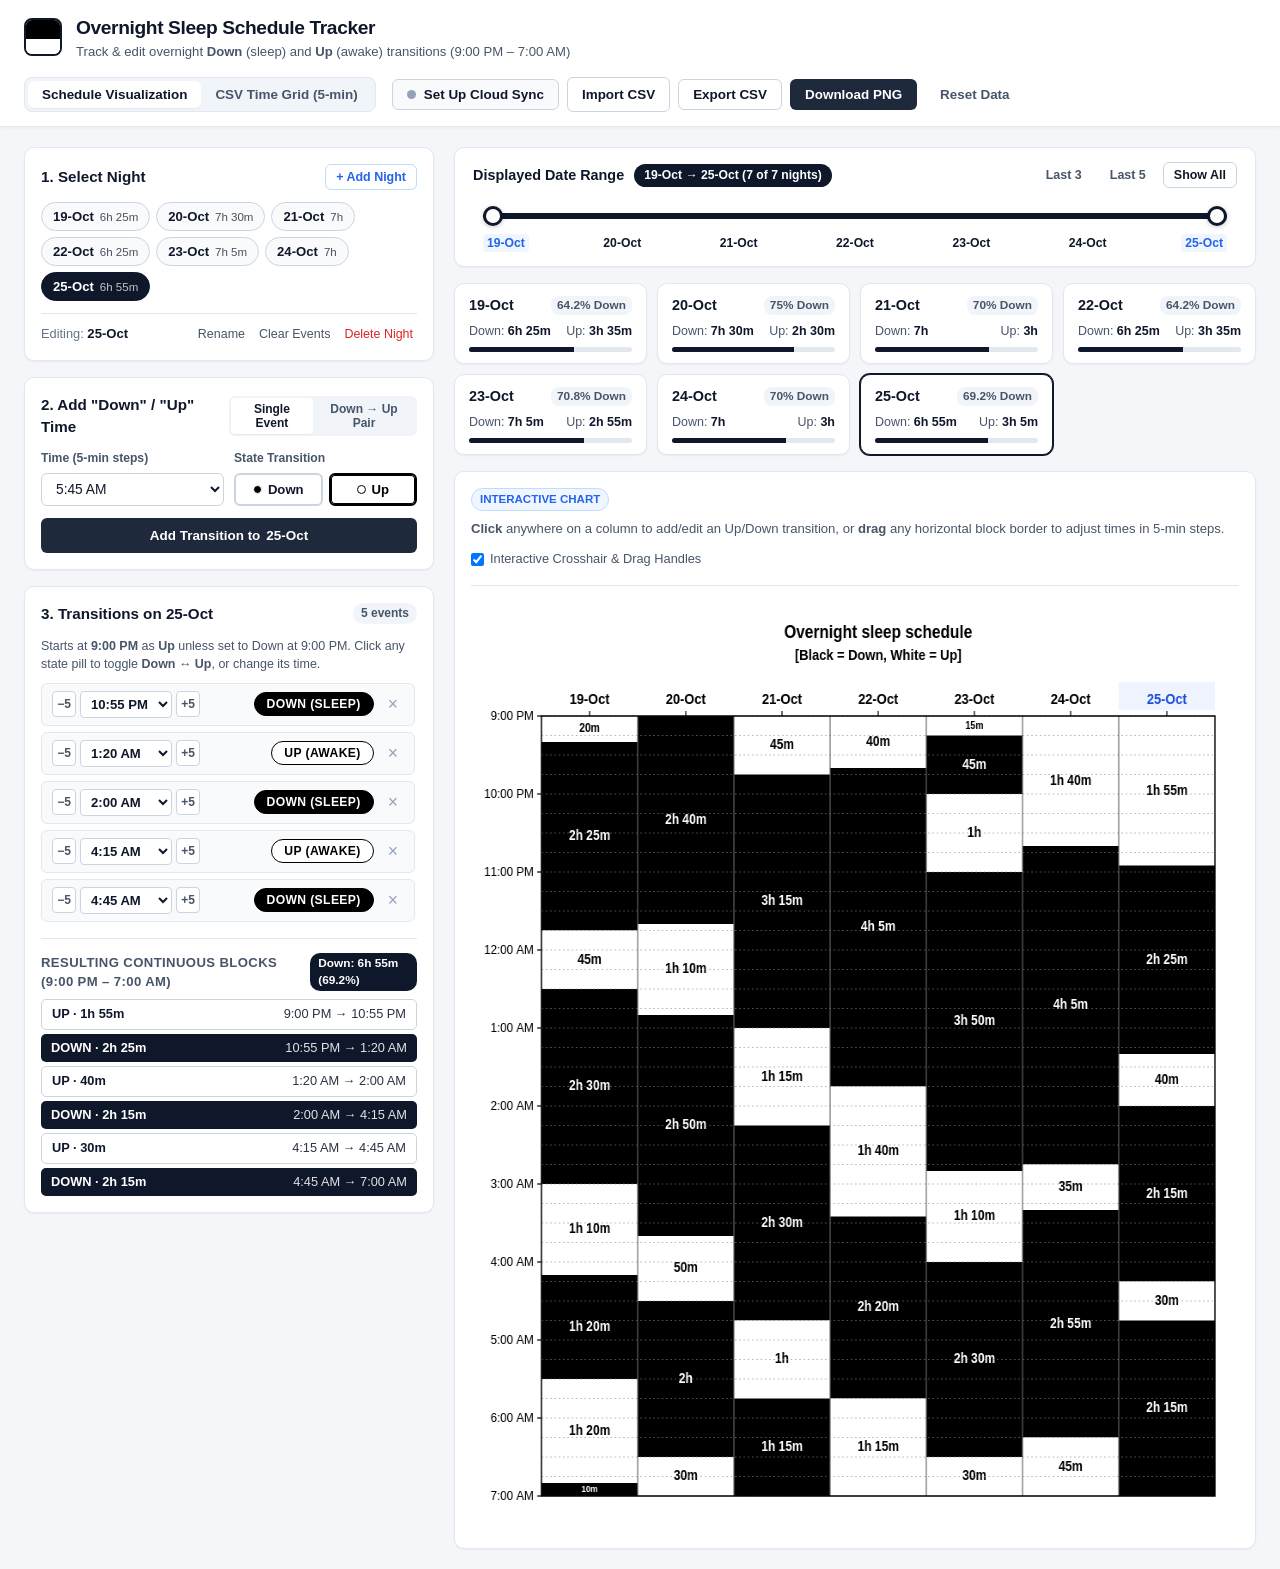
==== index.html @ 06f9ea2b "Initial commit: Overnight Sleep Schedule Tracker with GitHub Cloud Sync and Shared PIN" ====
<!DOCTYPE html>
<html lang="en">
<head>
  <meta charset="UTF-8" />
  <meta name="viewport" content="width=device-width, initial-scale=1.0" />
  <meta name="theme-color" content="#1e293b" />
  <meta name="apple-mobile-web-app-capable" content="yes" />
  <meta name="apple-mobile-web-app-status-bar-style" content="black-translucent" />
  <meta name="apple-mobile-web-app-title" content="Sleep Tracker" />
  <title>Overnight Sleep Schedule Tracker</title>
  <link rel="manifest" href="./manifest.json" />
  <link rel="stylesheet" href="./styles.css" />
</head>
<body>
  <header class="app-header">
    <div class="brand">
      <div class="brand-icon" aria-hidden="true">
        <span class="block-down"></span>
        <span class="block-up"></span>
      </div>
      <div>
        <h1>Overnight Sleep Schedule Tracker</h1>
        <p class="subtitle">Track &amp; edit overnight <strong>Down</strong> (sleep) and <strong>Up</strong> (awake) transitions (9:00 PM – 7:00 AM)</p>
      </div>
    </div>

    <div class="header-actions">
      <div class="view-tabs" role="tablist">
        <button id="tabChartBtn" class="tab-btn active" role="tab" aria-selected="true">
          Schedule Visualization
        </button>
        <button id="tabGridBtn" class="tab-btn" role="tab" aria-selected="false">
          CSV Time Grid (5-min)
        </button>
      </div>

      <div class="action-buttons">
        <button id="cloudSyncBtn" class="btn btn-sync" type="button" title="Configure or unlock cross-device GitHub sync">
          <span id="cloudSyncDot" class="sync-dot unconfigured"></span>
          <span id="cloudSyncLabel">Cloud Sync</span>
        </button>
        <button id="syncPullNowBtn" class="btn btn-secondary hidden" type="button" title="Pull latest schedule from GitHub now">
          ↻ Sync
        </button>
        <label class="btn btn-secondary" for="csvFileInput" title="Import a schedule CSV file">
          Import CSV
          <input type="file" id="csvFileInput" accept=".csv,text/csv" hidden />
        </label>
        <button id="exportCsvBtn" class="btn btn-secondary" title="Download schedule as CSV">
          Export CSV
        </button>
        <button id="downloadPngBtn" class="btn btn-primary" title="Download high-resolution PNG chart">
          Download PNG
        </button>
        <button id="resetDataBtn" class="btn btn-ghost" title="Reset to original 19-Oct to 25-Oct CSV data">
          Reset Data
        </button>
      </div>
    </div>
  </header>

  <main class="app-layout">
    <!-- Left Sidebar: Date Management & Up/Down Editor -->
    <aside class="editor-panel">
      <!-- Section 1: Date / Night Selector -->
      <section class="panel-card">
        <div class="card-header">
          <h2>1. Select Night</h2>
          <button id="addDateModalBtn" class="btn btn-sm btn-outline">+ Add Night</button>
        </div>

        <div id="datePillsContainer" class="date-pills"></div>

        <!-- Inline Add/Rename Night Form (hidden by default) -->
        <form id="dateForm" class="inline-form hidden">
          <input
            type="text"
            id="dateNameInput"
            placeholder="e.g. 26-Oct"
            maxlength="24"
            required
          />
          <button type="submit" id="dateFormSubmitBtn" class="btn btn-sm btn-primary">Save</button>
          <button type="button" id="dateFormCancelBtn" class="btn btn-sm btn-ghost">Cancel</button>
        </form>

        <div class="selected-date-bar">
          <div>
            <span class="muted-label">Editing:</span>
            <strong id="activeDateTitle">20-Oct</strong>
          </div>
          <div class="date-manage-btns">
            <button id="renameDateBtn" class="btn-link" title="Rename this date column">Rename</button>
            <button id="clearDateBtn" class="btn-link" title="Clear all events for this night">Clear Events</button>
            <button id="deleteDateBtn" class="btn-link danger" title="Delete this date column">Delete Night</button>
          </div>
        </div>
      </section>

      <!-- Section 2: Add Up/Down Time Entry -->
      <section class="panel-card">
        <div class="card-header">
          <h2>2. Add "Down" / "Up" Time</h2>
          <div class="entry-mode-toggle">
            <button type="button" id="modeSingleBtn" class="mode-btn active">Single Event</button>
            <button type="button" id="modeRangeBtn" class="mode-btn">Down → Up Pair</button>
          </div>
        </div>

        <!-- Single Transition Form -->
        <form id="addSingleEventForm" class="event-form">
          <div class="form-row">
            <div class="form-group">
              <label for="singleTimeSelect">Time (5-min steps)</label>
              <select id="singleTimeSelect" class="input-select"></select>
            </div>
            <div class="form-group">
              <label>State Transition</label>
              <div class="state-selector">
                <button type="button" id="stateDownBtn" class="state-choice down active" data-state="down">
                  <span class="dot"></span> Down
                </button>
                <button type="button" id="stateUpBtn" class="state-choice up" data-state="up">
                  <span class="dot"></span> Up
                </button>
              </div>
            </div>
          </div>
          <button type="submit" class="btn btn-primary btn-block">
            Add Transition to <span class="active-date- inline-date">20-Oct</span>
          </button>
        </form>

        <!-- Range (Down -> Up Pair) Form -->
        <form id="addRangeEventForm" class="event-form hidden">
          <div class="form-row">
            <div class="form-group">
              <label for="rangeDownTimeSelect">Down Time (Asleep)</label>
              <select id="rangeDownTimeSelect" class="input-select"></select>
            </div>
            <div class="form-group">
              <label for="rangeUpTimeSelect">Up Time (Awake)</label>
              <select id="rangeUpTimeSelect" class="input-select"></select>
            </div>
          </div>
          <button type="submit" class="btn btn-primary btn-block">
            Add Down &amp; Up Pair to <span class="inline-date">20-Oct</span>
          </button>
        </form>
      </section>

      <!-- Section 3: Edit Events & Resulting Blocks for Selected Night -->
      <section class="panel-card flex-grow-card">
        <div class="card-header">
          <h2>3. Transitions on <span class="inline-date">20-Oct</span></h2>
          <span id="eventCountBadge" class="badge">0 events</span>
        </div>
        <p class="helper-note">
          Starts at <strong>9:00 PM</strong> as <strong>Up</strong> unless set to Down at 9:00 PM. Click any state pill to toggle <strong>Down ↔ Up</strong>, or change its time.
        </p>

        <div id="eventsListContainer" class="events-list"></div>

        <div class="blocks-preview-section">
          <div class="blocks-preview-header">
            <h3>Resulting Continuous Blocks (9:00 PM – 7:00 AM)</h3>
            <span id="nightTotalSleepBadge" class="sleep-summary-pill">Down: 0h</span>
          </div>
          <div id="blocksListContainer" class="blocks-list"></div>
        </div>
      </section>
    </aside>

    <!-- Right Main Area: Visualization & CSV Grid -->
    <section class="workspace-panel">
      <!-- Date Range Slider Filter Bar -->
      <div class="date-filter-card">
        <div class="date-filter-header">
          <div class="date-filter-title-group">
            <span class="date-filter-title">Displayed Date Range</span>
            <span id="dateRangeBadge" class="date-range-badge">19-Oct → 25-Oct (7 nights)</span>
          </div>
          <div class="date-filter-presets">
            <button type="button" id="presetLast3Btn" class="btn btn-sm btn-ghost">Last 3</button>
            <button type="button" id="presetLast5Btn" class="btn btn-sm btn-ghost">Last 5</button>
            <button type="button" id="presetAllDatesBtn" class="btn btn-sm btn-secondary">Show All</button>
          </div>
        </div>

        <div class="dual-slider-wrapper">
          <div class="dual-slider-track-container">
            <div class="dual-slider-track"></div>
            <div id="rangeSliderFill" class="dual-slider-fill"></div>
            <input
              type="range"
              id="rangeStartInput"
              class="dual-range-input"
              min="0"
              max="6"
              step="1"
              value="0"
              aria-label="Start date index"
            />
            <input
              type="range"
              id="rangeEndInput"
              class="dual-range-input"
              min="0"
              max="6"
              step="1"
              value="6"
              aria-label="End date index"
            />
          </div>
          <div id="rangeTicksContainer" class="dual-slider-ticks"></div>
        </div>
      </div>

      <!-- Nightly Summary Metrics Bar -->
      <div id="summaryCardsContainer" class="summary-cards-row"></div>

      <!-- View 1: Downstream Visualization -->
      <div id="chartViewContainer" class="visualization-card">
        <div class="viz-toolbar">
          <div class="viz-instructions">
            <span class="tip-badge">Interactive Chart</span>
            <span><strong>Click</strong> anywhere on a column to add/edit an Up/Down transition, or <strong>drag</strong> any horizontal block border to adjust times in 5-min steps.</span>
          </div>
          <div class="viz-controls">
            <label class="checkbox-label">
              <input type="checkbox" id="showHoverGuideCheckbox" checked />
              Interactive Crosshair &amp; Drag Handles
            </label>
          </div>
        </div>

        <div class="canvas-scroll-wrapper" id="canvasWrapper">
          <canvas id="scheduleCanvas"></canvas>

          <!-- Floating Popover for Direct Chart Click Editing -->
          <div id="chartPopover" class="chart-popover hidden">
            <div class="popover-header">
              <strong id="popoverTitle">20-Oct @ 10:30 PM</strong>
              <button type="button" id="popoverCloseBtn" class="popover-close" aria-label="Close">&times;</button>
            </div>
            <div id="popoverBody" class="popover-body"></div>
          </div>

          <!-- Floating Hover Tooltip -->
          <div id="chartTooltip" class="chart-tooltip hidden"></div>
        </div>
      </div>

      <!-- View 2: 5-Minute CSV Time Grid Editor -->
      <div id="gridViewContainer" class="grid-card hidden">
        <div class="grid-toolbar">
          <div>
            <h3>5-Minute Schedule Grid</h3>
            <p class="muted-label">Click any cell to cycle: <code>Empty → down → up → Empty</code></p>
          </div>
          <div class="grid-filters">
            <label class="checkbox-label">
              <input type="checkbox" id="filterActiveRowsCheckbox" />
              Show only rows with events
            </label>
          </div>
        </div>
        <div class="table-scroll-container">
          <table id="scheduleGridTable" class="schedule-grid-table">
            <thead></thead>
            <tbody></tbody>
          </table>
        </div>
      </div>
    </section>
  </main>

  <!-- Cloud Sync & Shared PIN Modal -->
  <div id="syncModalOverlay" class="modal-overlay hidden" role="dialog" aria-modal="true" aria-labelledby="syncModalTitle">
    <div class="modal-card">
      <div class="modal-header">
        <div>
          <h2 id="syncModalTitle">Cross-Device GitHub Cloud Sync</h2>
          <p class="muted-label">Sync your sleep schedule across phone, tablet, and computer via GitHub + Shared PIN</p>
        </div>
        <button type="button" id="syncModalCloseBtn" class="popover-close" aria-label="Close">&times;</button>
      </div>

      <div class="modal-tabs">
        <button type="button" id="syncTabUnlockBtn" class="modal-tab-btn active">Unlock / Status</button>
        <button type="button" id="syncTabSetupBtn" class="modal-tab-btn">One-Time Setup / Change PIN</button>
      </div>

      <!-- Tab 1: Unlock with Shared PIN or View Active Connection -->
      <div id="syncUnlockSection" class="modal-section">
        <!-- State A: Locked (Config exists, needs PIN) -->
        <div id="syncLockedView">
          <div class="sync-status-banner locked">
            <strong>🔒 Cloud Sync Locked on This Device</strong>
            <span id="syncRepoLabel">Connected Repo: Detecting...</span>
          </div>
          <form id="pinUnlockForm" class="sync-form">
            <div class="form-row">
              <label for="pinUnlockInput">Enter Shared PIN</label>
              <input
                type="password"
                id="pinUnlockInput"
                placeholder="Enter your shared PIN"
                autocomplete="current-password"
                required
              />
            </div>
            <label class="checkbox-label">
              <input type="checkbox" id="rememberPinCheckbox" checked />
              Keep this device unlocked (save session in browser)
            </label>
            <div id="pinUnlockError" class="sync-error hidden"></div>
            <button type="submit" id="pinUnlockSubmitBtn" class="btn btn-primary btn-block">
              Unlock &amp; Sync Schedule
            </button>
          </form>
        </div>

        <!-- State B: Unlocked & Active -->
        <div id="syncUnlockedView" class="hidden">
          <div class="sync-status-banner unlocked">
            <strong>✅ Live GitHub Sync Active</strong>
            <span id="syncActiveRepoLabel">Repo: —</span>
            <span id="syncLastTimeLabel" class="muted-label">Last synced: Just now</span>
          </div>
          <div class="sync-actions-grid">
            <button type="button" id="modalPullBtn" class="btn btn-secondary">
              ↓ Pull Latest from GitHub
            </button>
            <button type="button" id="modalPushBtn" class="btn btn-primary">
              ↑ Push Current Schedule
            </button>
          </div>
          <div class="sync-footer-actions">
            <button type="button" id="lockDeviceBtn" class="btn-link danger">
              Lock This Device (Forget Unlocked Session)
            </button>
          </div>
        </div>

        <!-- State C: Not Configured Yet -->
        <div id="syncEmptyView" class="hidden">
          <div class="sync-status-banner unconfigured">
            <strong>☁️ Cloud Sync Not Configured Yet</strong>
            <span>Set up your GitHub repository and Shared PIN in the <strong>One-Time Setup</strong> tab to sync across devices.</span>
          </div>
          <button type="button" id="goToSetupBtn" class="btn btn-primary btn-block">
            Configure GitHub Sync &amp; Shared PIN →
          </button>
        </div>
      </div>

      <!-- Tab 2: One-Time Setup (Encrypt Fine-Grained Token with Shared PIN) -->
      <div id="syncSetupSection" class="modal-section hidden">
        <div class="setup-guide-box">
          <strong>How 100% Free GitHub Sync Works:</strong>
          <ol>
            <li>Create a <a href="https://github.com/settings/personal-access-tokens/new" target="_blank" rel="noopener">Fine-Grained Personal Access Token</a> scoped <em>only</em> to this repository with <strong>Contents: Read &amp; Write</strong> permission.</li>
            <li>Enter the token and choose a <strong>Shared PIN</strong> below.</li>
            <li>Your browser encrypts the token with your PIN (AES-256-GCM) and commits <code>data/sync-config.json</code> to your repo. On any phone or laptop, you only ever need the <strong>Shared PIN</strong>!</li>
          </ol>
        </div>

        <form id="syncSetupForm" class="sync-form">
          <div class="form-row-split">
            <div class="form-row">
              <label for="setupRepoInput">GitHub Repo (<code>owner/repo</code>)</label>
              <input
                type="text"
                id="setupRepoInput"
                value="alevi813/sleep-tracker"
                placeholder="alevi813/sleep-tracker"
                required
              />
            </div>
            <div class="form-row" style="max-width: 130px;">
              <label for="setupBranchInput">Branch</label>
              <input
                type="text"
                id="setupBranchInput"
                value="main"
                placeholder="main"
                required
              />
            </div>
          </div>

          <div class="form-row">
            <label for="setupTokenInput">GitHub Fine-Grained Token (Read/Write Contents)</label>
            <input
              type="password"
              id="setupTokenInput"
              placeholder="github_pat_..."
              autocomplete="off"
              required
            />
          </div>

          <div class="form-row">
            <label for="setupPinInput">Choose Shared PIN (used to unlock on phones/laptops)</label>
            <input
              type="password"
              id="setupPinInput"
              placeholder="e.g. 4–8 digit PIN or passphrase"
              autocomplete="new-password"
              minlength="3"
              required
            />
          </div>

          <div id="setupStatusMsg" class="sync-error hidden"></div>

          <button type="submit" id="setupSubmitBtn" class="btn btn-primary btn-block">
            Encrypt with PIN &amp; Save to GitHub Repo
          </button>
        </form>
      </div>
    </div>
  </div>

  <div id="toastContainer" class="toast-container"></div>

  <script src="./app.js"></script>
</body>
</html>
---- styles.css ----
:root {
  --bg-page: #f4f6f9;
  --bg-card: #ffffff;
  --bg-subtle: #f8fafc;
  --text-main: #0f172a;
  --text-secondary: #475569;
  --text-muted: #64748b;
  --border-color: #e2e8f0;
  --border-strong: #cbd5e1;
  --accent: #1e293b;
  --accent-hover: #0f172a;
  --primary-blue: #2563eb;
  --primary-blue-hover: #1d4ed8;
  --danger: #dc2626;
  --danger-bg: #fef2f2;
  --shadow-sm: 0 1px 2px rgba(15, 23, 42, 0.05);
  --shadow-md: 0 4px 12px rgba(15, 23, 42, 0.08);
  --radius-sm: 6px;
  --radius-md: 10px;
  --radius-lg: 14px;
}

* {
  box-sizing: border-box;
  margin: 0;
  padding: 0;
}

body {
  font-family: -apple-system, BlinkMacSystemFont, "Segoe UI", Roboto, Helvetica, Arial, sans-serif;
  background-color: var(--bg-page);
  color: var(--text-main);
  line-height: 1.45;
  min-height: 100vh;
  display: flex;
  flex-direction: column;
}

/* Header */
.app-header {
  background: var(--bg-card);
  border-bottom: 1px solid var(--border-color);
  padding: 14px 24px;
  display: flex;
  align-items: center;
  justify-content: space-between;
  flex-wrap: wrap;
  gap: 16px;
  position: sticky;
  top: 0;
  z-index: 30;
  box-shadow: var(--shadow-sm);
}

.brand {
  display: flex;
  align-items: center;
  gap: 14px;
}

.brand-icon {
  width: 38px;
  height: 38px;
  border-radius: 8px;
  border: 2px solid #0f172a;
  overflow: hidden;
  display: flex;
  flex-direction: column;
  flex-shrink: 0;
}

.brand-icon .block-down {
  flex: 1.2;
  background: #000000;
}

.brand-icon .block-up {
  flex: 1;
  background: #ffffff;
}

.brand h1 {
  font-size: 1.2rem;
  font-weight: 700;
  letter-spacing: -0.02em;
  color: var(--text-main);
}

.brand .subtitle {
  font-size: 0.82rem;
  color: var(--text-secondary);
}

.header-actions {
  display: flex;
  align-items: center;
  gap: 16px;
  flex-wrap: wrap;
}

.view-tabs {
  display: inline-flex;
  background: #f1f5f9;
  padding: 3px;
  border-radius: 8px;
  border: 1px solid var(--border-color);
}

.tab-btn {
  border: none;
  background: transparent;
  padding: 6px 14px;
  font-size: 0.84rem;
  font-weight: 600;
  color: var(--text-secondary);
  border-radius: 6px;
  cursor: pointer;
  transition: all 0.15s ease;
}

.tab-btn.active {
  background: var(--bg-card);
  color: var(--text-main);
  box-shadow: var(--shadow-sm);
}

.action-buttons {
  display: flex;
  align-items: center;
  gap: 8px;
}

/* Buttons */
.btn {
  display: inline-flex;
  align-items: center;
  justify-content: center;
  gap: 6px;
  padding: 7px 14px;
  font-size: 0.84rem;
  font-weight: 600;
  border-radius: var(--radius-sm);
  border: 1px solid transparent;
  cursor: pointer;
  transition: all 0.15s ease;
  text-decoration: none;
  white-space: nowrap;
}

.btn-sm {
  padding: 5px 10px;
  font-size: 0.78rem;
}

.btn-block {
  width: 100%;
  padding: 9px 14px;
}

.btn-primary {
  background: var(--accent);
  color: #ffffff;
}

.btn-primary:hover {
  background: var(--accent-hover);
}

.btn-secondary {
  background: var(--bg-card);
  color: var(--text-main);
  border-color: var(--border-strong);
}

.btn-secondary:hover {
  background: #f8fafc;
  border-color: #94a3b8;
}

.btn-outline {
  background: transparent;
  color: var(--primary-blue);
  border-color: #bfdbfe;
}

.btn-outline:hover {
  background: #eff6ff;
  border-color: #93c5fd;
}

.btn-ghost {
  background: transparent;
  color: var(--text-secondary);
}

.btn-ghost:hover {
  background: #f1f5f9;
  color: var(--text-main);
}

.btn-link {
  background: none;
  border: none;
  color: var(--text-secondary);
  font-size: 0.78rem;
  font-weight: 500;
  cursor: pointer;
  padding: 2px 4px;
  border-radius: 4px;
}

.btn-link:hover {
  color: var(--text-main);
  background: #f1f5f9;
}

.btn-link.danger {
  color: var(--danger);
}

.btn-link.danger:hover {
  background: var(--danger-bg);
}

/* Main Layout */
.app-layout {
  display: grid;
  grid-template-columns: 410px 1fr;
  gap: 20px;
  padding: 20px 24px;
  max-width: 1720px;
  width: 100%;
  margin: 0 auto;
  flex: 1;
  align-items: start;
}

@media (max-width: 1120px) {
  .app-layout {
    grid-template-columns: 1fr;
  }
}

/* Left Sidebar Cards */
.editor-panel {
  display: flex;
  flex-direction: column;
  gap: 16px;
}

.panel-card {
  background: var(--bg-card);
  border: 1px solid var(--border-color);
  border-radius: var(--radius-md);
  padding: 16px;
  box-shadow: var(--shadow-sm);
}

.card-header {
  display: flex;
  align-items: center;
  justify-content: space-between;
  margin-bottom: 12px;
  gap: 8px;
}

.card-header h2 {
  font-size: 0.95rem;
  font-weight: 700;
  color: var(--text-main);
}

/* Date Pills */
.date-pills {
  display: flex;
  flex-wrap: wrap;
  gap: 6px;
  margin-bottom: 12px;
}

.date-pill {
  border: 1px solid var(--border-strong);
  background: var(--bg-subtle);
  color: var(--text-main);
  padding: 6px 11px;
  border-radius: 20px;
  font-size: 0.82rem;
  font-weight: 600;
  cursor: pointer;
  display: inline-flex;
  align-items: center;
  gap: 6px;
  transition: all 0.15s ease;
}

.date-pill:hover {
  border-color: #64748b;
  background: #f1f5f9;
}

.date-pill.active {
  background: #0f172a;
  color: #ffffff;
  border-color: #0f172a;
}

.date-pill .pill-sub {
  font-size: 0.72rem;
  font-weight: 500;
  opacity: 0.75;
}

.inline-form {
  display: flex;
  gap: 6px;
  margin-bottom: 12px;
  padding: 8px;
  background: var(--bg-subtle);
  border-radius: var(--radius-sm);
  border: 1px solid var(--border-color);
}

.inline-form input {
  flex: 1;
  padding: 5px 9px;
  border: 1px solid var(--border-strong);
  border-radius: 4px;
  font-size: 0.84rem;
}

.selected-date-bar {
  display: flex;
  align-items: center;
  justify-content: space-between;
  padding-top: 10px;
  border-top: 1px solid var(--border-color);
  font-size: 0.82rem;
}

.muted-label {
  color: var(--text-muted);
  font-size: 0.8rem;
}

.date-manage-btns {
  display: flex;
  gap: 6px;
}

/* Entry Mode Toggle */
.entry-mode-toggle {
  display: inline-flex;
  background: #f1f5f9;
  padding: 2px;
  border-radius: 6px;
}

.mode-btn {
  border: none;
  background: transparent;
  padding: 4px 8px;
  font-size: 0.75rem;
  font-weight: 600;
  color: var(--text-secondary);
  border-radius: 4px;
  cursor: pointer;
}

.mode-btn.active {
  background: var(--bg-card);
  color: var(--text-main);
  box-shadow: var(--shadow-sm);
}

/* Event Form */
.event-form {
  display: flex;
  flex-direction: column;
  gap: 12px;
}

.form-row {
  display: grid;
  grid-template-columns: 1fr 1fr;
  gap: 10px;
}

.form-group {
  display: flex;
  flex-direction: column;
  gap: 5px;
}

.form-group label {
  font-size: 0.76rem;
  font-weight: 600;
  color: var(--text-secondary);
}

.input-select {
  padding: 7px 10px;
  border: 1px solid var(--border-strong);
  border-radius: var(--radius-sm);
  font-size: 0.86rem;
  font-weight: 500;
  background: #ffffff;
  color: var(--text-main);
  cursor: pointer;
}

.state-selector {
  display: grid;
  grid-template-columns: 1fr 1fr;
  gap: 6px;
}

.state-choice {
  display: inline-flex;
  align-items: center;
  justify-content: center;
  gap: 6px;
  padding: 7px 8px;
  border-radius: var(--radius-sm);
  font-size: 0.82rem;
  font-weight: 700;
  cursor: pointer;
  border: 2px solid var(--border-strong);
  background: #ffffff;
  color: var(--text-main);
  transition: all 0.12s ease;
}

.state-choice .dot {
  width: 9px;
  height: 9px;
  border-radius: 50%;
}

.state-choice.down .dot {
  background: #000000;
  border: 1px solid #ffffff;
}

.state-choice.up .dot {
  background: #ffffff;
  border: 1.5px solid #000000;
}

.state-choice.down.active {
  background: #000000;
  color: #ffffff;
  border-color: #000000;
}

.state-choice.up.active {
  background: #ffffff;
  color: #000000;
  border-color: #000000;
  box-shadow: inset 0 0 0 1px #000000;
}

/* Events List */
.helper-note {
  font-size: 0.78rem;
  color: var(--text-secondary);
  margin-bottom: 10px;
}

.badge {
  background: #f1f5f9;
  color: var(--text-secondary);
  font-size: 0.75rem;
  font-weight: 600;
  padding: 2px 8px;
  border-radius: 12px;
}

.events-list {
  display: flex;
  flex-direction: column;
  gap: 6px;
  max-height: 290px;
  overflow-y: auto;
  padding-right: 2px;
}

.event-item {
  display: flex;
  align-items: center;
  justify-content: space-between;
  gap: 8px;
  padding: 7px 10px;
  background: var(--bg-subtle);
  border: 1px solid var(--border-color);
  border-radius: var(--radius-sm);
  transition: border-color 0.15s ease;
}

.event-item:hover {
  border-color: #94a3b8;
}

.event-item.duplicate-warning {
  border-left: 3px solid #f59e0b;
}

.event-time-controls {
  display: flex;
  align-items: center;
  gap: 4px;
}

.step-btn {
  border: 1px solid var(--border-strong);
  background: #ffffff;
  color: var(--text-secondary);
  width: 24px;
  height: 26px;
  border-radius: 4px;
  font-size: 0.75rem;
  font-weight: 700;
  cursor: pointer;
  display: inline-flex;
  align-items: center;
  justify-content: center;
}

.step-btn:hover:not(:disabled) {
  background: #f1f5f9;
  color: var(--text-main);
}

.step-btn:disabled {
  opacity: 0.4;
  cursor: not-allowed;
}

.event-time-select {
  padding: 4px 6px;
  border: 1px solid var(--border-strong);
  border-radius: 4px;
  font-size: 0.82rem;
  font-weight: 600;
  background: #ffffff;
  color: var(--text-main);
}

.event-right-controls {
  display: flex;
  align-items: center;
  gap: 8px;
}

.state-pill-btn {
  padding: 4px 12px;
  border-radius: 14px;
  font-size: 0.76rem;
  font-weight: 700;
  text-transform: uppercase;
  letter-spacing: 0.03em;
  cursor: pointer;
  transition: transform 0.1s ease;
}

.state-pill-btn:hover {
  transform: scale(1.03);
}

.state-pill-btn.down {
  background: #000000;
  color: #ffffff;
  border: 1.5px solid #000000;
}

.state-pill-btn.up {
  background: #ffffff;
  color: #000000;
  border: 1.5px solid #000000;
}

.delete-event-btn {
  border: none;
  background: transparent;
  color: #94a3b8;
  font-size: 1.1rem;
  line-height: 1;
  padding: 2px 6px;
  border-radius: 4px;
  cursor: pointer;
}

.delete-event-btn:hover {
  color: var(--danger);
  background: var(--danger-bg);
}

.empty-events-msg {
  text-align: center;
  padding: 18px 12px;
  color: var(--text-muted);
  font-size: 0.82rem;
  background: var(--bg-subtle);
  border: 1px dashed var(--border-strong);
  border-radius: var(--radius-sm);
}

/* Resulting Continuous Blocks List */
.blocks-preview-section {
  margin-top: 16px;
  padding-top: 14px;
  border-top: 1px solid var(--border-color);
}

.blocks-preview-header {
  display: flex;
  align-items: center;
  justify-content: space-between;
  margin-bottom: 8px;
}

.blocks-preview-header h3 {
  font-size: 0.82rem;
  font-weight: 700;
  color: var(--text-secondary);
  text-transform: uppercase;
  letter-spacing: 0.03em;
}

.sleep-summary-pill {
  background: #0f172a;
  color: #ffffff;
  font-size: 0.74rem;
  font-weight: 600;
  padding: 2px 8px;
  border-radius: 10px;
}

.blocks-list {
  display: flex;
  flex-direction: column;
  gap: 4px;
  max-height: 220px;
  overflow-y: auto;
}

.block-row {
  display: flex;
  align-items: center;
  justify-content: space-between;
  padding: 5px 10px;
  border-radius: 5px;
  font-size: 0.8rem;
  font-weight: 600;
}

.block-row.down {
  background: #0f172a;
  color: #ffffff;
}

.block-row.up {
  background: #ffffff;
  color: #0f172a;
  border: 1px solid #cbd5e1;
}

.block-row .block-range {
  font-weight: 500;
  opacity: 0.88;
}

/* Right Workspace Panel */
.workspace-panel {
  display: flex;
  flex-direction: column;
  gap: 16px;
  min-width: 0;
}

/* Date Range Slider Filter Bar */
.date-filter-card {
  background: var(--bg-card);
  border: 1px solid var(--border-color);
  border-radius: var(--radius-md);
  padding: 14px 18px;
  box-shadow: var(--shadow-sm);
}

.date-filter-header {
  display: flex;
  align-items: center;
  justify-content: space-between;
  flex-wrap: wrap;
  gap: 10px;
  margin-bottom: 12px;
}

.date-filter-title-group {
  display: flex;
  align-items: center;
  gap: 10px;
  flex-wrap: wrap;
}

.date-filter-title {
  font-size: 0.9rem;
  font-weight: 700;
  color: var(--text-main);
}

.date-range-badge {
  background: #0f172a;
  color: #ffffff;
  font-size: 0.76rem;
  font-weight: 600;
  padding: 3px 10px;
  border-radius: 14px;
}

.date-filter-presets {
  display: flex;
  align-items: center;
  gap: 6px;
}

.dual-slider-wrapper {
  padding: 4px 10px 0 10px;
}

.dual-slider-track-container {
  position: relative;
  height: 24px;
  display: flex;
  align-items: center;
}

.dual-slider-track {
  position: absolute;
  left: 0;
  right: 0;
  height: 6px;
  background: #e2e8f0;
  border-radius: 4px;
}

.dual-slider-fill {
  position: absolute;
  height: 6px;
  background: #0f172a;
  border-radius: 4px;
  pointer-events: none;
}

.dual-range-input {
  position: absolute;
  left: 0;
  width: 100%;
  height: 6px;
  background: none;
  pointer-events: none;
  -webkit-appearance: none;
  appearance: none;
  margin: 0;
}

.dual-range-input::-webkit-slider-thumb {
  -webkit-appearance: none;
  appearance: none;
  pointer-events: auto;
  width: 20px;
  height: 20px;
  border-radius: 50%;
  background: #ffffff;
  border: 3px solid #0f172a;
  box-shadow: 0 1px 4px rgba(15, 23, 42, 0.25);
  cursor: grab;
  transition: transform 0.1s ease, border-color 0.1s ease;
}

.dual-range-input::-webkit-slider-thumb:hover {
  transform: scale(1.12);
  border-color: var(--primary-blue);
}

.dual-range-input::-webkit-slider-thumb:active {
  cursor: grabbing;
  transform: scale(1.15);
  background: #eff6ff;
  border-color: var(--primary-blue);
}

.dual-range-input::-moz-range-thumb {
  pointer-events: auto;
  width: 20px;
  height: 20px;
  border-radius: 50%;
  background: #ffffff;
  border: 3px solid #0f172a;
  box-shadow: 0 1px 4px rgba(15, 23, 42, 0.25);
  cursor: grab;
}

.dual-slider-ticks {
  display: flex;
  justify-content: space-between;
  margin-top: 6px;
  user-select: none;
}

.slider-tick-btn {
  border: none;
  background: none;
  font-size: 0.76rem;
  font-weight: 600;
  color: var(--text-muted);
  cursor: pointer;
  padding: 2px 4px;
  border-radius: 4px;
  transition: color 0.12s ease, background 0.12s ease;
}

.slider-tick-btn:hover {
  color: var(--text-main);
  background: #f1f5f9;
}

.slider-tick-btn.in-range {
  color: var(--text-main);
  font-weight: 700;
}

.slider-tick-btn.endpoint {
  color: var(--primary-blue);
  background: #eff6ff;
}

/* Nightly Summary Cards Row */
.summary-cards-row {
  display: grid;
  grid-template-columns: repeat(auto-fit, minmax(155px, 1fr));
  gap: 10px;
}

.summary-card {
  background: var(--bg-card);
  border: 1px solid var(--border-color);
  border-radius: var(--radius-md);
  padding: 11px 14px;
  cursor: pointer;
  transition: all 0.15s ease;
  box-shadow: var(--shadow-sm);
}

.summary-card:hover {
  border-color: #94a3b8;
}

.summary-card.active {
  border-color: #0f172a;
  box-shadow: 0 0 0 1px #0f172a;
}

.summary-card-top {
  display: flex;
  align-items: center;
  justify-content: space-between;
  margin-bottom: 6px;
}

.summary-card-date {
  font-weight: 700;
  font-size: 0.9rem;
  color: var(--text-main);
}

.summary-card-pct {
  font-size: 0.74rem;
  font-weight: 600;
  padding: 1px 6px;
  border-radius: 8px;
  background: #f1f5f9;
  color: var(--text-secondary);
}

.summary-card-metrics {
  display: flex;
  justify-content: space-between;
  font-size: 0.78rem;
  color: var(--text-secondary);
}

.summary-card-metrics strong {
  color: var(--text-main);
}

.summary-bar {
  height: 5px;
  background: #e2e8f0;
  border-radius: 3px;
  margin-top: 7px;
  overflow: hidden;
}

.summary-bar-fill {
  height: 100%;
  background: #0f172a;
}

/* Visualization Card */
.visualization-card {
  background: var(--bg-card);
  border: 1px solid var(--border-color);
  border-radius: var(--radius-md);
  padding: 16px;
  box-shadow: var(--shadow-sm);
}

.viz-toolbar {
  display: flex;
  align-items: center;
  justify-content: space-between;
  flex-wrap: wrap;
  gap: 12px;
  padding-bottom: 14px;
  margin-bottom: 14px;
  border-bottom: 1px solid var(--border-color);
  font-size: 0.82rem;
  color: var(--text-secondary);
}

.viz-instructions {
  display: flex;
  align-items: center;
  gap: 8px;
  flex-wrap: wrap;
}

.tip-badge {
  background: #eff6ff;
  color: var(--primary-blue);
  border: 1px solid #bfdbfe;
  font-weight: 700;
  font-size: 0.72rem;
  padding: 2px 8px;
  border-radius: 12px;
  text-transform: uppercase;
}

.checkbox-label {
  display: inline-flex;
  align-items: center;
  gap: 6px;
  font-size: 0.8rem;
  font-weight: 500;
  color: var(--text-secondary);
  cursor: pointer;
  user-select: none;
}

.canvas-scroll-wrapper {
  position: relative;
  overflow-x: auto;
  display: flex;
  justify-content: center;
  background: #ffffff;
  padding: 8px 0;
}

#scheduleCanvas {
  display: block;
  max-width: 100%;
  height: auto;
  cursor: crosshair;
}

/* Chart Popover */
.chart-popover {
  position: absolute;
  z-index: 25;
  background: #ffffff;
  border: 1px solid #cbd5e1;
  border-radius: var(--radius-md);
  box-shadow: 0 10px 25px rgba(15, 23, 42, 0.18);
  width: 245px;
  padding: 12px;
}

.popover-header {
  display: flex;
  align-items: center;
  justify-content: space-between;
  padding-bottom: 8px;
  margin-bottom: 10px;
  border-bottom: 1px solid var(--border-color);
  font-size: 0.85rem;
}

.popover-close {
  border: none;
  background: none;
  font-size: 1.2rem;
  line-height: 1;
  color: var(--text-muted);
  cursor: pointer;
}

.popover-body {
  display: flex;
  flex-direction: column;
  gap: 8px;
}

.popover-actions-grid {
  display: grid;
  grid-template-columns: 1fr 1fr;
  gap: 6px;
}

/* Chart Hover Tooltip */
.chart-tooltip {
  position: absolute;
  z-index: 20;
  pointer-events: none;
  background: rgba(15, 23, 42, 0.92);
  color: #ffffff;
  padding: 7px 10px;
  border-radius: 6px;
  font-size: 0.76rem;
  line-height: 1.35;
  white-space: nowrap;
  box-shadow: var(--shadow-md);
}

/* CSV Grid View */
.grid-card {
  background: var(--bg-card);
  border: 1px solid var(--border-color);
  border-radius: var(--radius-md);
  padding: 16px;
  box-shadow: var(--shadow-sm);
}

.grid-toolbar {
  display: flex;
  align-items: center;
  justify-content: space-between;
  margin-bottom: 12px;
  padding-bottom: 12px;
  border-bottom: 1px solid var(--border-color);
}

.table-scroll-container {
  max-height: 760px;
  overflow: auto;
  border: 1px solid var(--border-color);
  border-radius: var(--radius-sm);
}

.schedule-grid-table {
  width: 100%;
  border-collapse: collapse;
  font-size: 0.82rem;
}

.schedule-grid-table th,
.schedule-grid-table td {
  border: 1px solid var(--border-color);
  padding: 6px 10px;
  text-align: center;
}

.schedule-grid-table thead th {
  position: sticky;
  top: 0;
  background: #f8fafc;
  font-weight: 700;
  color: var(--text-main);
  z-index: 5;
}

.schedule-grid-table td.time-col {
  font-weight: 600;
  background: #f8fafc;
  color: var(--text-secondary);
  white-space: nowrap;
  position: sticky;
  left: 0;
  z-index: 4;
}

.schedule-grid-table td.grid-cell {
  cursor: pointer;
  user-select: none;
  transition: background 0.1s ease;
  min-width: 90px;
}

.schedule-grid-table td.grid-cell:hover {
  background: #f1f5f9;
}

.schedule-grid-table td.grid-cell.cell-down {
  background: #0f172a;
  color: #ffffff;
  font-weight: 700;
}

.schedule-grid-table td.grid-cell.cell-up {
  background: #e2e8f0;
  color: #0f172a;
  font-weight: 700;
}

/* Toast Notification */
.toast-container {
  position: fixed;
  bottom: 20px;
  right: 24px;
  display: flex;
  flex-direction: column;
  gap: 8px;
  z-index: 100;
}

.toast {
  background: #0f172a;
  color: #ffffff;
  padding: 10px 16px;
  border-radius: 8px;
  font-size: 0.84rem;
  font-weight: 500;
  box-shadow: var(--shadow-md);
  animation: fadeIn 0.2s ease;
}

@keyframes fadeIn {
  from {
    opacity: 0;
    transform: translateY(8px);
  }
  to {
    opacity: 1;
    transform: translateY(0);
  }
}

.hidden {
  display: none !important;
}

/* Cloud Sync Button & Indicator */
.btn-sync {
  display: inline-flex;
  align-items: center;
  gap: 8px;
  background: #f8fafc;
  border: 1px solid #cbd5e1;
  color: var(--text-main);
  font-weight: 600;
}

.btn-sync:hover {
  background: #f1f5f9;
  border-color: #94a3b8;
}

.sync-dot {
  width: 9px;
  height: 9px;
  border-radius: 50%;
  display: inline-block;
  flex-shrink: 0;
}

.sync-dot.unconfigured {
  background: #94a3b8;
}

.sync-dot.locked {
  background: #f59e0b;
  box-shadow: 0 0 0 3px rgba(245, 158, 11, 0.2);
}

.sync-dot.syncing {
  background: #3b82f6;
  animation: pulseDot 1s infinite ease-in-out;
}

.sync-dot.synced {
  background: #10b981;
  box-shadow: 0 0 0 3px rgba(16, 185, 129, 0.2);
}

.sync-dot.error {
  background: #ef4444;
}

@keyframes pulseDot {
  0%, 100% { transform: scale(1); opacity: 1; }
  50% { transform: scale(1.35); opacity: 0.65; }
}

/* Cloud Sync & PIN Modal */
.modal-overlay {
  position: fixed;
  inset: 0;
  background: rgba(15, 23, 42, 0.55);
  backdrop-filter: blur(3px);
  display: flex;
  align-items: center;
  justify-content: center;
  padding: 16px;
  z-index: 200;
}

.modal-card {
  background: #ffffff;
  border-radius: 14px;
  width: 100%;
  max-width: 500px;
  box-shadow: 0 20px 40px rgba(15, 23, 42, 0.22);
  border: 1px solid var(--border-color);
  overflow: hidden;
  animation: fadeIn 0.16s ease;
}

.modal-header {
  display: flex;
  justify-content: space-between;
  align-items: flex-start;
  gap: 12px;
  padding: 18px 20px 14px;
  border-bottom: 1px solid var(--border-color);
}

.modal-header h2 {
  font-size: 1.05rem;
  font-weight: 700;
  margin-bottom: 3px;
}

.modal-tabs {
  display: flex;
  background: #f8fafc;
  border-bottom: 1px solid var(--border-color);
  padding: 0 16px;
  gap: 8px;
}

.modal-tab-btn {
  background: none;
  border: none;
  border-bottom: 2px solid transparent;
  padding: 11px 12px;
  font-size: 0.84rem;
  font-weight: 600;
  color: var(--text-muted);
  cursor: pointer;
  transition: color 0.15s ease, border-color 0.15s ease;
}

.modal-tab-btn:hover {
  color: var(--text-main);
}

.modal-tab-btn.active {
  color: var(--primary-blue);
  border-bottom-color: var(--primary-blue);
}

.modal-section {
  padding: 18px 20px 22px;
}

.sync-status-banner {
  display: flex;
  flex-direction: column;
  gap: 4px;
  padding: 12px 14px;
  border-radius: 10px;
  font-size: 0.85rem;
  margin-bottom: 16px;
}

.sync-status-banner.locked {
  background: #fffbeb;
  border: 1px solid #fde68a;
  color: #92400e;
}

.sync-status-banner.unlocked {
  background: #ecfdf5;
  border: 1px solid #a7f3d0;
  color: #065f46;
}

.sync-status-banner.unconfigured {
  background: #f8fafc;
  border: 1px solid #e2e8f0;
  color: #334155;
}

.sync-form {
  display: flex;
  flex-direction: column;
  gap: 13px;
}

.sync-form input[type="text"],
.sync-form input[type="password"] {
  width: 100%;
  padding: 9px 11px;
  border: 1px solid var(--border-color);
  border-radius: 8px;
  font-size: 0.9rem;
}

.sync-error {
  padding: 9px 12px;
  border-radius: 8px;
  font-size: 0.82rem;
  background: #fef2f2;
  border: 1px solid #fecaca;
  color: #b91c1c;
}

.sync-error.success {
  background: #ecfdf5;
  border-color: #a7f3d0;
  color: #065f46;
}

.sync-actions-grid {
  display: grid;
  grid-template-columns: 1fr 1fr;
  gap: 10px;
  margin-bottom: 14px;
}

.sync-footer-actions {
  display: flex;
  justify-content: flex-end;
  padding-top: 10px;
  border-top: 1px solid #f1f5f9;
}

.setup-guide-box {
  background: #f8fafc;
  border: 1px solid #e2e8f0;
  border-radius: 10px;
  padding: 12px 14px;
  font-size: 0.81rem;
  color: #334155;
  margin-bottom: 15px;
  line-height: 1.45;
}

.setup-guide-box ol {
  margin: 6px 0 0 18px;
  display: flex;
  flex-direction: column;
  gap: 4px;
}

.setup-guide-box a {
  color: var(--primary-blue);
  font-weight: 600;
  text-decoration: underline;
}

@media (max-width: 640px) {
  .app-header {
    padding: 12px 14px;
  }
  .action-buttons {
    width: 100%;
    flex-wrap: wrap;
  }
  .sync-actions-grid {
    grid-template-columns: 1fr;
  }
}
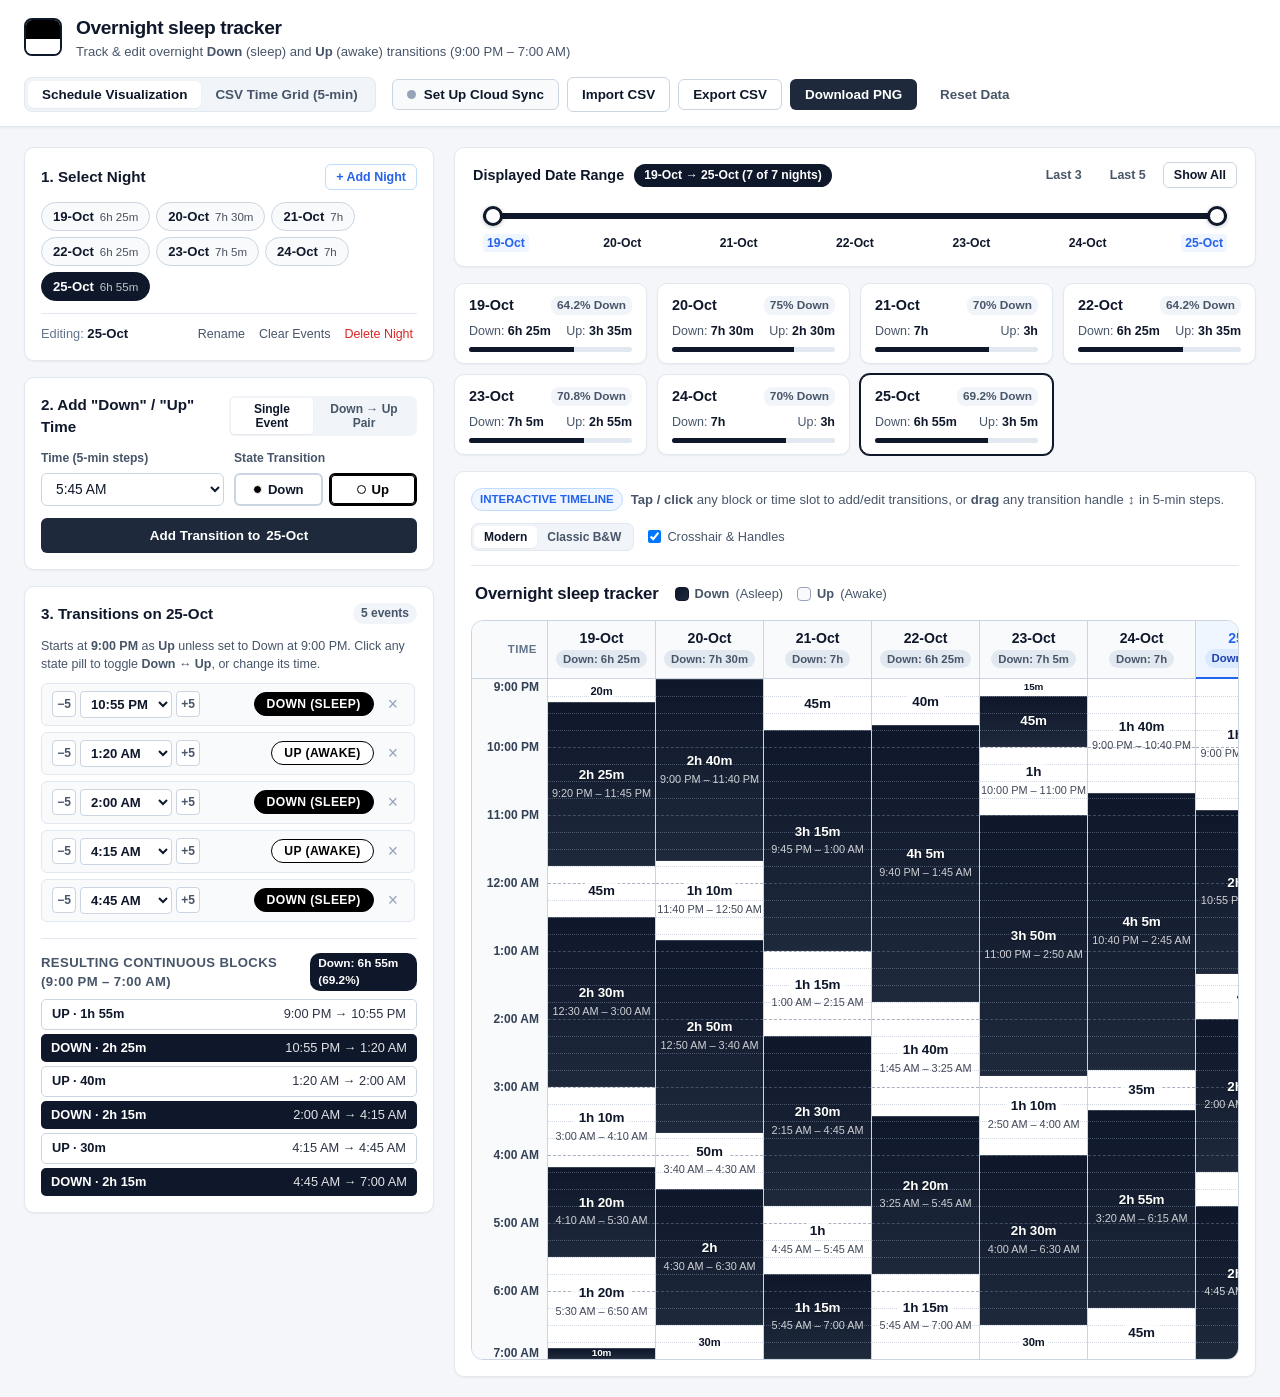
==== commit 64b17e13: "Update title to 'Overnight sleep tracker' and upgrade to responsive interactive timeline visualizati" ====
--- a/index.html
+++ b/index.html
@@ -6,8 +6,8 @@
   <meta name="theme-color" content="#1e293b" />
   <meta name="apple-mobile-web-app-capable" content="yes" />
   <meta name="apple-mobile-web-app-status-bar-style" content="black-translucent" />
-  <meta name="apple-mobile-web-app-title" content="Sleep Tracker" />
-  <title>Overnight Sleep Schedule Tracker</title>
+  <meta name="apple-mobile-web-app-title" content="Overnight sleep tracker" />
+  <title>Overnight sleep tracker</title>
   <link rel="manifest" href="./manifest.json" />
   <link rel="stylesheet" href="./styles.css" />
 </head>
@@ -19,7 +19,7 @@
         <span class="block-up"></span>
       </div>
       <div>
-        <h1>Overnight Sleep Schedule Tracker</h1>
+        <h1>Overnight sleep tracker</h1>
         <p class="subtitle">Track &amp; edit overnight <strong>Down</strong> (sleep) and <strong>Up</strong> (awake) transitions (9:00 PM – 7:00 AM)</p>
       </div>
     </div>
@@ -219,36 +219,78 @@
       <!-- Nightly Summary Metrics Bar -->
       <div id="summaryCardsContainer" class="summary-cards-row"></div>
 
-      <!-- View 1: Downstream Visualization -->
+      <!-- View 1: Downstream Interactive Visualization -->
       <div id="chartViewContainer" class="visualization-card">
         <div class="viz-toolbar">
           <div class="viz-instructions">
-            <span class="tip-badge">Interactive Chart</span>
-            <span><strong>Click</strong> anywhere on a column to add/edit an Up/Down transition, or <strong>drag</strong> any horizontal block border to adjust times in 5-min steps.</span>
+            <span class="tip-badge">Interactive Timeline</span>
+            <span><strong>Tap / click</strong> any block or time slot to add/edit transitions, or <strong>drag</strong> any transition handle <code>↕</code> in 5-min steps.</span>
           </div>
           <div class="viz-controls">
+            <div class="theme-pill-group" role="group" aria-label="Chart visual style">
+              <button type="button" id="styleModernBtn" class="style-pill-btn active">Modern</button>
+              <button type="button" id="styleClassicBtn" class="style-pill-btn">Classic B&amp;W</button>
+            </div>
             <label class="checkbox-label">
               <input type="checkbox" id="showHoverGuideCheckbox" checked />
-              Interactive Crosshair &amp; Drag Handles
+              Crosshair &amp; Handles
             </label>
           </div>
         </div>
 
-        <div class="canvas-scroll-wrapper" id="canvasWrapper">
-          <canvas id="scheduleCanvas"></canvas>
-
-          <!-- Floating Popover for Direct Chart Click Editing -->
-          <div id="chartPopover" class="chart-popover hidden">
-            <div class="popover-header">
-              <strong id="popoverTitle">20-Oct @ 10:30 PM</strong>
-              <button type="button" id="popoverCloseBtn" class="popover-close" aria-label="Close">&times;</button>
-            </div>
-            <div id="popoverBody" class="popover-body"></div>
-          </div>
-
-          <!-- Floating Hover Tooltip -->
-          <div id="chartTooltip" class="chart-tooltip hidden"></div>
-        </div>
+        <div id="interactiveChartBoard" class="timeline-board">
+          <div class="timeline-board-header">
+            <div class="timeline-board-title-group">
+              <h3 class="timeline-board-title">Overnight sleep tracker</h3>
+              <div class="timeline-legend">
+                <span class="legend-item">
+                  <span class="legend-swatch down"></span>
+                  <strong>Down</strong> (Asleep)
+                </span>
+                <span class="legend-item">
+                  <span class="legend-swatch up"></span>
+                  <strong>Up</strong> (Awake)
+                </span>
+              </div>
+            </div>
+            <span class="timeline-scroll-hint" id="timelineScrollHint">← Swipe horizontally for more nights →</span>
+          </div>
+
+          <div class="timeline-viewport" id="canvasWrapper">
+            <div class="timeline-grid-shell" id="timelineGridShell">
+              <!-- Sticky Left Time Axis (9:00 PM - 7:00 AM) -->
+              <div class="timeline-axis-col" id="timelineAxisCol">
+                <div class="timeline-axis-corner">Time</div>
+                <div class="timeline-axis-body" id="timelineAxisBody">
+                  <div id="axisHoverBadge" class="axis-hover-badge hidden">10:00 PM</div>
+                </div>
+              </div>
+
+              <!-- Dynamic Night Columns Container -->
+              <div class="timeline-columns-track" id="timelineColumnsTrack">
+                <!-- Night columns rendered dynamically by app.js -->
+              </div>
+
+              <!-- Full-Width Horizontal Crosshair Line -->
+              <div id="timelineCrosshairLine" class="timeline-crosshair-line hidden"></div>
+            </div>
+
+            <!-- Floating Popover for Direct Chart Click/Tap Editing -->
+            <div id="chartPopover" class="chart-popover hidden">
+              <div class="popover-header">
+                <strong id="popoverTitle">20-Oct @ 10:30 PM</strong>
+                <button type="button" id="popoverCloseBtn" class="popover-close" aria-label="Close">&times;</button>
+              </div>
+              <div id="popoverBody" class="popover-body"></div>
+            </div>
+
+            <!-- Floating Rich Hover Tooltip -->
+            <div id="chartTooltip" class="chart-tooltip hidden"></div>
+          </div>
+        </div>
+
+        <!-- Offscreen high-DPI canvas used when clicking "Download PNG" -->
+        <canvas id="scheduleCanvas" class="hidden"></canvas>
       </div>
 
       <!-- View 2: 5-Minute CSV Time Grid Editor -->
--- a/styles.css
+++ b/styles.css
@@ -246,6 +246,7 @@
   display: flex;
   flex-direction: column;
   gap: 16px;
+  min-width: 0;
 }
 
 .panel-card {
@@ -906,13 +907,14 @@
   background: #0f172a;
 }
 
-/* Visualization Card */
+/* Visualization Card & Interactive Timeline Board */
 .visualization-card {
   background: var(--bg-card);
   border: 1px solid var(--border-color);
   border-radius: var(--radius-md);
   padding: 16px;
   box-shadow: var(--shadow-sm);
+  min-width: 0;
 }
 
 .viz-toolbar {
@@ -933,6 +935,39 @@
   align-items: center;
   gap: 8px;
   flex-wrap: wrap;
+}
+
+.viz-controls {
+  display: flex;
+  align-items: center;
+  gap: 14px;
+  flex-wrap: wrap;
+}
+
+.theme-pill-group {
+  display: inline-flex;
+  background: #f1f5f9;
+  padding: 2px;
+  border-radius: 7px;
+  border: 1px solid var(--border-color);
+}
+
+.style-pill-btn {
+  border: none;
+  background: transparent;
+  font-size: 0.75rem;
+  font-weight: 600;
+  color: var(--text-secondary);
+  padding: 4px 10px;
+  border-radius: 5px;
+  cursor: pointer;
+  transition: all 0.15s ease;
+}
+
+.style-pill-btn.active {
+  background: #ffffff;
+  color: var(--text-main);
+  box-shadow: var(--shadow-sm);
 }
 
 .tip-badge {
@@ -957,30 +992,447 @@
   user-select: none;
 }
 
-.canvas-scroll-wrapper {
+/* Interactive Timeline Board */
+.timeline-board {
+  display: flex;
+  flex-direction: column;
+  gap: 12px;
+  user-select: none;
+}
+
+.timeline-board-header {
+  display: flex;
+  align-items: center;
+  justify-content: space-between;
+  flex-wrap: wrap;
+  gap: 10px;
+  padding: 2px 4px;
+}
+
+.timeline-board-title-group {
+  display: flex;
+  align-items: center;
+  gap: 16px;
+  flex-wrap: wrap;
+}
+
+.timeline-board-title {
+  font-size: 1.05rem;
+  font-weight: 800;
+  color: var(--text-main);
+  letter-spacing: -0.01em;
+}
+
+.timeline-legend {
+  display: inline-flex;
+  align-items: center;
+  gap: 14px;
+  font-size: 0.8rem;
+  color: var(--text-secondary);
+}
+
+.legend-item {
+  display: inline-flex;
+  align-items: center;
+  gap: 6px;
+}
+
+.legend-swatch {
+  width: 14px;
+  height: 14px;
+  border-radius: 4px;
+  display: inline-block;
+}
+
+.legend-swatch.down {
+  background: linear-gradient(135deg, #0f172a 0%, #1e293b 100%);
+  border: 1px solid #0f172a;
+}
+
+.legend-swatch.up {
+  background: #f8fafc;
+  border: 1px solid #94a3b8;
+}
+
+.timeline-board.classic-bw .legend-swatch.down {
+  background: #000000;
+}
+
+.timeline-board.classic-bw .legend-swatch.up {
+  background: #ffffff;
+  border-color: #000000;
+}
+
+.timeline-scroll-hint {
+  display: none;
+  font-size: 0.74rem;
+  font-weight: 600;
+  color: var(--primary-blue);
+  background: #eff6ff;
+  padding: 3px 9px;
+  border-radius: 12px;
+}
+
+.timeline-viewport {
   position: relative;
   overflow-x: auto;
-  display: flex;
+  overflow-y: hidden;
+  -webkit-overflow-scrolling: touch;
+  border: 1px solid #cbd5e1;
+  border-radius: 12px;
+  background: #ffffff;
+  box-shadow: inset 0 1px 2px rgba(15, 23, 42, 0.03);
+}
+
+.timeline-grid-shell {
+  position: relative;
+  display: flex;
+  min-width: 100%;
+  width: max-content;
+}
+
+/* Sticky Left Y-Axis (9:00 PM to 7:00 AM) */
+.timeline-axis-col {
+  position: sticky;
+  left: 0;
+  z-index: 16;
+  width: 76px;
+  flex-shrink: 0;
+  background: rgba(248, 250, 252, 0.96);
+  backdrop-filter: blur(4px);
+  border-right: 1px solid #cbd5e1;
+  display: flex;
+  flex-direction: column;
+}
+
+.timeline-axis-corner {
+  height: 58px;
+  border-bottom: 1px solid #cbd5e1;
+  display: flex;
+  align-items: center;
+  justify-content: flex-end;
+  padding-right: 10px;
+  font-size: 0.72rem;
+  font-weight: 700;
+  text-transform: uppercase;
+  letter-spacing: 0.04em;
+  color: var(--text-muted);
+}
+
+.timeline-axis-body {
+  position: relative;
+  height: var(--timeline-height, 680px);
+}
+
+.timeline-axis-tick {
+  position: absolute;
+  right: 8px;
+  transform: translateY(-50%);
+  font-size: 0.75rem;
+  font-weight: 600;
+  color: #334155;
+  white-space: nowrap;
+  line-height: 1;
+  pointer-events: none;
+}
+
+.timeline-axis-tick.edge-top {
+  transform: translateY(2px);
+}
+
+.timeline-axis-tick.edge-bottom {
+  transform: translateY(-100%);
+}
+
+.axis-hover-badge {
+  position: absolute;
+  right: 4px;
+  transform: translateY(-50%);
+  background: var(--primary-blue);
+  color: #ffffff;
+  font-size: 0.72rem;
+  font-weight: 700;
+  padding: 3px 6px;
+  border-radius: 5px;
+  box-shadow: 0 2px 6px rgba(37, 99, 235, 0.35);
+  z-index: 20;
+  pointer-events: none;
+  white-space: nowrap;
+}
+
+/* Dynamic Columns Track */
+.timeline-columns-track {
+  display: grid;
+  flex: 1;
+  min-width: 0;
+}
+
+.timeline-col {
+  display: flex;
+  flex-direction: column;
+  border-right: 1px solid #cbd5e1;
+  min-width: var(--col-min-width, 108px);
+  position: relative;
+  transition: background 0.15s ease;
+}
+
+.timeline-col:last-child {
+  border-right: none;
+}
+
+/* Column Header */
+.timeline-col-header {
+  height: 58px;
+  padding: 6px 8px;
+  border-bottom: 1px solid #cbd5e1;
+  background: #f8fafc;
+  display: flex;
+  flex-direction: column;
+  align-items: center;
   justify-content: center;
+  gap: 3px;
+  cursor: pointer;
+  transition: background 0.15s ease;
+}
+
+.timeline-col-header:hover {
+  background: #f1f5f9;
+}
+
+.timeline-col.active-col .timeline-col-header {
+  background: #eff6ff;
+  border-bottom: 2px solid var(--primary-blue);
+}
+
+.timeline-col-date {
+  font-size: 0.88rem;
+  font-weight: 800;
+  color: var(--text-main);
+  line-height: 1.1;
+}
+
+.timeline-col.active-col .timeline-col-date {
+  color: var(--primary-blue);
+}
+
+.timeline-col-sub {
+  font-size: 0.71rem;
+  font-weight: 600;
+  color: var(--text-secondary);
+  background: #e2e8f0;
+  padding: 1px 7px;
+  border-radius: 10px;
+  white-space: nowrap;
+}
+
+.timeline-col.active-col .timeline-col-sub {
+  background: #dbeafe;
+  color: #1e40af;
+}
+
+/* Column 600-Minute Body */
+.timeline-col-body {
+  position: relative;
+  height: var(--timeline-height, 680px);
+  cursor: crosshair;
+  overflow: hidden;
+}
+
+/* Sleep (Down) and Awake (Up) Blocks */
+.timeline-block {
+  position: absolute;
+  left: 0;
+  right: 0;
+  display: flex;
+  flex-direction: column;
+  align-items: center;
+  justify-content: center;
+  padding: 2px 4px;
+  overflow: hidden;
+  transition: filter 0.12s ease, box-shadow 0.12s ease;
+}
+
+.timeline-block.down {
+  background: linear-gradient(180deg, #0f172a 0%, #1e293b 100%);
+  color: #ffffff;
+  border-top: 1px solid rgba(255, 255, 255, 0.12);
+  border-bottom: 1px solid rgba(255, 255, 255, 0.12);
+}
+
+.timeline-block.up {
   background: #ffffff;
-  padding: 8px 0;
-}
-
-#scheduleCanvas {
-  display: block;
-  max-width: 100%;
-  height: auto;
-  cursor: crosshair;
+  color: #0f172a;
+}
+
+.timeline-board.classic-bw .timeline-block.down {
+  background: #000000;
+  color: #ffffff;
+  border: none;
+}
+
+.timeline-board.classic-bw .timeline-block.up {
+  background: #ffffff;
+  color: #000000;
+}
+
+.timeline-block:hover {
+  z-index: 4;
+}
+
+.timeline-block.down:hover {
+  background: linear-gradient(180deg, #1e293b 0%, #27374d 100%);
+  box-shadow: inset 0 0 0 1.5px #60a5fa;
+}
+
+.timeline-block.up:hover {
+  background: #f8fafc;
+  box-shadow: inset 0 0 0 1.5px #93c5fd;
+}
+
+.timeline-board.classic-bw .timeline-block.down:hover {
+  background: #111827;
+}
+
+/* 15-Minute and Hourly Grid Overlay inside each Column */
+.timeline-grid-lines {
+  position: absolute;
+  inset: 0;
+  pointer-events: none;
+  z-index: 5;
+}
+
+.timeline-grid-line {
+  position: absolute;
+  left: 0;
+  right: 0;
+  border-top: 1px dotted rgba(148, 163, 184, 0.42);
+}
+
+.timeline-grid-line.hourly {
+  border-top: 1px dashed rgba(100, 116, 139, 0.55);
+}
+
+/* Block Typography */
+.block-duration-label {
+  position: relative;
+  z-index: 6;
+  font-weight: 800;
+  font-size: 0.84rem;
+  line-height: 1.1;
+  letter-spacing: -0.01em;
+  text-align: center;
+  padding: 1px 6px;
+  border-radius: 5px;
+  pointer-events: none;
+}
+
+.timeline-block.down .block-duration-label {
+  color: #ffffff;
+  text-shadow: 0 1px 2px rgba(0, 0, 0, 0.5);
+}
+
+.timeline-block.up .block-duration-label {
+  color: #0f172a;
+  background: rgba(255, 255, 255, 0.82);
+}
+
+.block-duration-label.compact {
+  font-size: 0.7rem;
+  padding: 0 3px;
+}
+
+.block-duration-label.tiny {
+  font-size: 0.62rem;
+  padding: 0 2px;
+}
+
+.block-time-sublabel {
+  position: relative;
+  z-index: 6;
+  font-size: 0.68rem;
+  font-weight: 500;
+  opacity: 0.78;
+  margin-top: 2px;
+  white-space: nowrap;
+  pointer-events: none;
+}
+
+.timeline-board.classic-bw .block-time-sublabel {
+  display: none;
+}
+
+/* Draggable Transition Handle on Block Boundaries */
+.timeline-handle {
+  position: absolute;
+  left: 0;
+  right: 0;
+  height: 18px;
+  transform: translateY(-50%);
+  z-index: 10;
+  cursor: ns-resize;
+  touch-action: none;
+  display: flex;
+  align-items: center;
+  justify-content: center;
+}
+
+.timeline-handle::before {
+  content: "";
+  position: absolute;
+  left: 0;
+  right: 0;
+  height: 2px;
+  background: transparent;
+  transition: background 0.12s ease;
+}
+
+.timeline-handle-pill {
+  opacity: 0;
+  transform: scale(0.92);
+  background: #2563eb;
+  color: #ffffff;
+  font-size: 0.66rem;
+  font-weight: 700;
+  padding: 1px 7px;
+  border-radius: 10px;
+  box-shadow: 0 2px 6px rgba(15, 23, 42, 0.3);
+  transition: opacity 0.14s ease, transform 0.14s ease;
+  pointer-events: none;
+  white-space: nowrap;
+}
+
+.timeline-col:hover .timeline-handle-pill,
+.timeline-handle:hover .timeline-handle-pill,
+.timeline-handle.dragging .timeline-handle-pill {
+  opacity: 1;
+  transform: scale(1);
+}
+
+.timeline-handle:hover::before,
+.timeline-handle.dragging::before {
+  background: #3b82f6;
+  height: 2.5px;
+}
+
+/* Full-Width Horizontal Crosshair Line */
+.timeline-crosshair-line {
+  position: absolute;
+  left: 76px;
+  right: 0;
+  height: 0;
+  border-top: 1.5px dashed #2563eb;
+  pointer-events: none;
+  z-index: 14;
 }
 
 /* Chart Popover */
 .chart-popover {
   position: absolute;
-  z-index: 25;
+  z-index: 30;
   background: #ffffff;
   border: 1px solid #cbd5e1;
   border-radius: var(--radius-md);
-  box-shadow: 0 10px 25px rgba(15, 23, 42, 0.18);
+  box-shadow: 0 12px 28px rgba(15, 23, 42, 0.22);
   width: 245px;
   padding: 12px;
 }
@@ -1016,19 +1468,74 @@
   gap: 6px;
 }
 
-/* Chart Hover Tooltip */
+/* Rich Chart Hover Tooltip */
 .chart-tooltip {
   position: absolute;
-  z-index: 20;
+  z-index: 25;
   pointer-events: none;
-  background: rgba(15, 23, 42, 0.92);
+  background: rgba(15, 23, 42, 0.95);
+  backdrop-filter: blur(4px);
   color: #ffffff;
-  padding: 7px 10px;
-  border-radius: 6px;
+  padding: 9px 12px;
+  border-radius: 8px;
   font-size: 0.76rem;
-  line-height: 1.35;
+  line-height: 1.4;
   white-space: nowrap;
-  box-shadow: var(--shadow-md);
+  box-shadow: 0 8px 20px rgba(15, 23, 42, 0.28);
+  border: 1px solid rgba(255, 255, 255, 0.12);
+}
+
+.tooltip-badge {
+  display: inline-block;
+  font-size: 0.68rem;
+  font-weight: 700;
+  padding: 1px 6px;
+  border-radius: 4px;
+  margin-left: 4px;
+}
+
+.tooltip-badge.down {
+  background: #3b82f6;
+  color: #ffffff;
+}
+
+.tooltip-badge.up {
+  background: #f8fafc;
+  color: #0f172a;
+}
+
+@media (max-width: 768px) {
+  .app-layout {
+    padding: 12px;
+    gap: 14px;
+  }
+
+  .visualization-card,
+  .panel-card,
+  .date-filter-card {
+    padding: 12px;
+  }
+
+  .timeline-scroll-hint.visible-mobile {
+    display: inline-block;
+  }
+
+  .timeline-axis-col {
+    width: 64px;
+  }
+
+  .timeline-axis-tick {
+    font-size: 0.69rem;
+    right: 6px;
+  }
+
+  .timeline-crosshair-line {
+    left: 64px;
+  }
+
+  .timeline-col.active-col .timeline-handle-pill {
+    opacity: 0.92;
+  }
 }
 
 /* CSV Grid View */
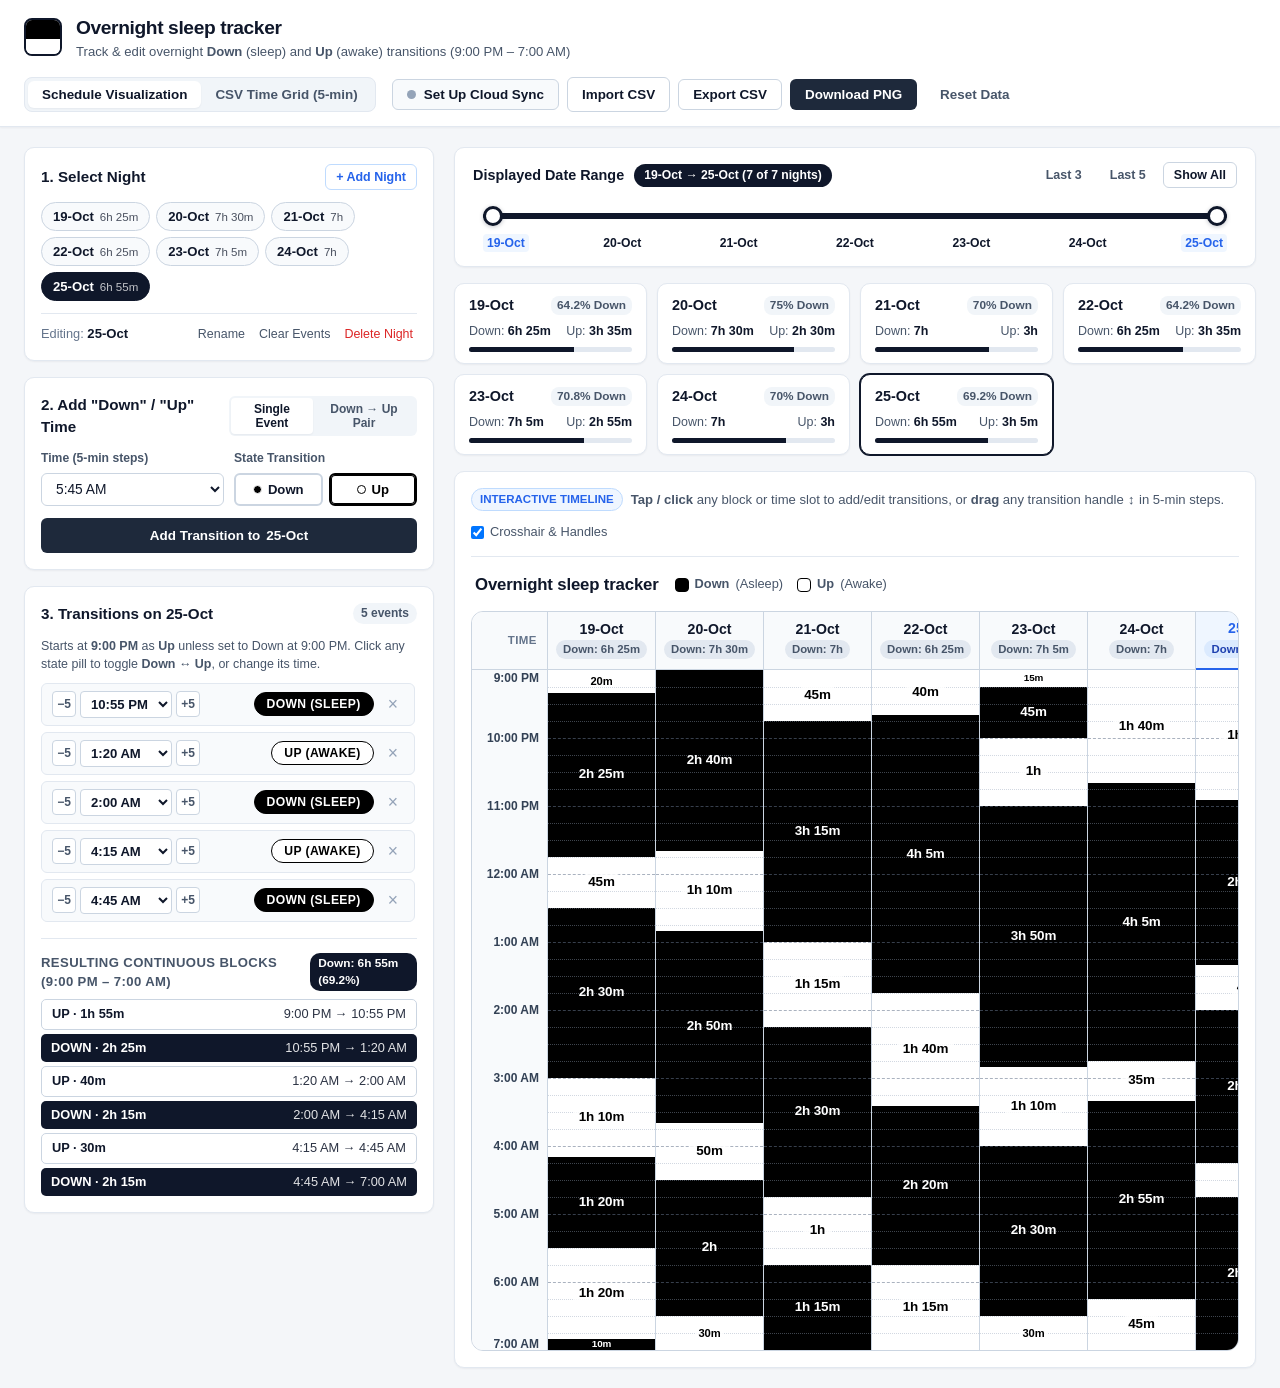
==== commit 0e1d0227: "Fix timeline visualization layout, add cache-busting, and render immediately on startup" ====
--- a/index.html
+++ b/index.html
@@ -7,9 +7,12 @@
   <meta name="apple-mobile-web-app-capable" content="yes" />
   <meta name="apple-mobile-web-app-status-bar-style" content="black-translucent" />
   <meta name="apple-mobile-web-app-title" content="Overnight sleep tracker" />
+  <meta http-equiv="Cache-Control" content="no-cache, no-store, must-revalidate" />
+  <meta http-equiv="Pragma" content="no-cache" />
+  <meta http-equiv="Expires" content="0" />
   <title>Overnight sleep tracker</title>
-  <link rel="manifest" href="./manifest.json" />
-  <link rel="stylesheet" href="./styles.css" />
+  <link rel="manifest" href="./manifest.json?v=4" />
+  <link rel="stylesheet" href="./styles.css?v=4" />
 </head>
 <body>
   <header class="app-header">
@@ -227,10 +230,6 @@
             <span><strong>Tap / click</strong> any block or time slot to add/edit transitions, or <strong>drag</strong> any transition handle <code>↕</code> in 5-min steps.</span>
           </div>
           <div class="viz-controls">
-            <div class="theme-pill-group" role="group" aria-label="Chart visual style">
-              <button type="button" id="styleModernBtn" class="style-pill-btn active">Modern</button>
-              <button type="button" id="styleClassicBtn" class="style-pill-btn">Classic B&amp;W</button>
-            </div>
             <label class="checkbox-label">
               <input type="checkbox" id="showHoverGuideCheckbox" checked />
               Crosshair &amp; Handles
@@ -238,7 +237,7 @@
           </div>
         </div>
 
-        <div id="interactiveChartBoard" class="timeline-board">
+        <div id="interactiveChartBoard" class="timeline-board classic-bw">
           <div class="timeline-board-header">
             <div class="timeline-board-title-group">
               <h3 class="timeline-board-title">Overnight sleep tracker</h3>
@@ -467,6 +466,6 @@
 
   <div id="toastContainer" class="toast-container"></div>
 
-  <script src="./app.js"></script>
+  <script src="./app.js?v=4"></script>
 </body>
 </html>
--- a/styles.css
+++ b/styles.css
@@ -1045,22 +1045,13 @@
 }
 
 .legend-swatch.down {
-  background: linear-gradient(135deg, #0f172a 0%, #1e293b 100%);
-  border: 1px solid #0f172a;
+  background: #000000;
+  border: 1px solid #000000;
 }
 
 .legend-swatch.up {
-  background: #f8fafc;
-  border: 1px solid #94a3b8;
-}
-
-.timeline-board.classic-bw .legend-swatch.down {
-  background: #000000;
-}
-
-.timeline-board.classic-bw .legend-swatch.up {
   background: #ffffff;
-  border-color: #000000;
+  border: 1px solid #000000;
 }
 
 .timeline-scroll-hint {
@@ -1087,8 +1078,8 @@
 .timeline-grid-shell {
   position: relative;
   display: flex;
-  min-width: 100%;
-  width: max-content;
+  width: 100%;
+  min-height: 738px;
 }
 
 /* Sticky Left Y-Axis (9:00 PM to 7:00 AM) */
@@ -1097,7 +1088,7 @@
   left: 0;
   z-index: 16;
   width: 76px;
-  flex-shrink: 0;
+  flex: 0 0 76px;
   background: rgba(248, 250, 252, 0.96);
   backdrop-filter: blur(4px);
   border-right: 1px solid #cbd5e1;
@@ -1107,6 +1098,8 @@
 
 .timeline-axis-corner {
   height: 58px;
+  min-height: 58px;
+  flex: 0 0 58px;
   border-bottom: 1px solid #cbd5e1;
   display: flex;
   align-items: center;
@@ -1121,7 +1114,9 @@
 
 .timeline-axis-body {
   position: relative;
-  height: var(--timeline-height, 680px);
+  height: 680px;
+  min-height: 680px;
+  flex: 0 0 680px;
 }
 
 .timeline-axis-tick {
@@ -1162,16 +1157,17 @@
 
 /* Dynamic Columns Track */
 .timeline-columns-track {
-  display: grid;
-  flex: 1;
-  min-width: 0;
+  display: flex;
+  flex: 1 0 auto;
+  min-height: 738px;
 }
 
 .timeline-col {
   display: flex;
   flex-direction: column;
+  flex: 1 0 var(--col-min-width, 108px);
+  min-width: var(--col-min-width, 108px);
   border-right: 1px solid #cbd5e1;
-  min-width: var(--col-min-width, 108px);
   position: relative;
   transition: background 0.15s ease;
 }
@@ -1183,6 +1179,8 @@
 /* Column Header */
 .timeline-col-header {
   height: 58px;
+  min-height: 58px;
+  flex: 0 0 58px;
   padding: 6px 8px;
   border-bottom: 1px solid #cbd5e1;
   background: #f8fafc;
@@ -1233,7 +1231,10 @@
 /* Column 600-Minute Body */
 .timeline-col-body {
   position: relative;
-  height: var(--timeline-height, 680px);
+  height: 680px;
+  min-height: 680px;
+  flex: 0 0 680px;
+  width: 100%;
   cursor: crosshair;
   overflow: hidden;
 }
@@ -1253,25 +1254,12 @@
 }
 
 .timeline-block.down {
-  background: linear-gradient(180deg, #0f172a 0%, #1e293b 100%);
+  background: #000000;
   color: #ffffff;
-  border-top: 1px solid rgba(255, 255, 255, 0.12);
-  border-bottom: 1px solid rgba(255, 255, 255, 0.12);
 }
 
 .timeline-block.up {
   background: #ffffff;
-  color: #0f172a;
-}
-
-.timeline-board.classic-bw .timeline-block.down {
-  background: #000000;
-  color: #ffffff;
-  border: none;
-}
-
-.timeline-board.classic-bw .timeline-block.up {
-  background: #ffffff;
   color: #000000;
 }
 
@@ -1280,17 +1268,13 @@
 }
 
 .timeline-block.down:hover {
-  background: linear-gradient(180deg, #1e293b 0%, #27374d 100%);
+  background: #111827;
   box-shadow: inset 0 0 0 1.5px #60a5fa;
 }
 
 .timeline-block.up:hover {
   background: #f8fafc;
   box-shadow: inset 0 0 0 1.5px #93c5fd;
-}
-
-.timeline-board.classic-bw .timeline-block.down:hover {
-  background: #111827;
 }
 
 /* 15-Minute and Hourly Grid Overlay inside each Column */
@@ -1522,6 +1506,7 @@
 
   .timeline-axis-col {
     width: 64px;
+    flex: 0 0 64px;
   }
 
   .timeline-axis-tick {
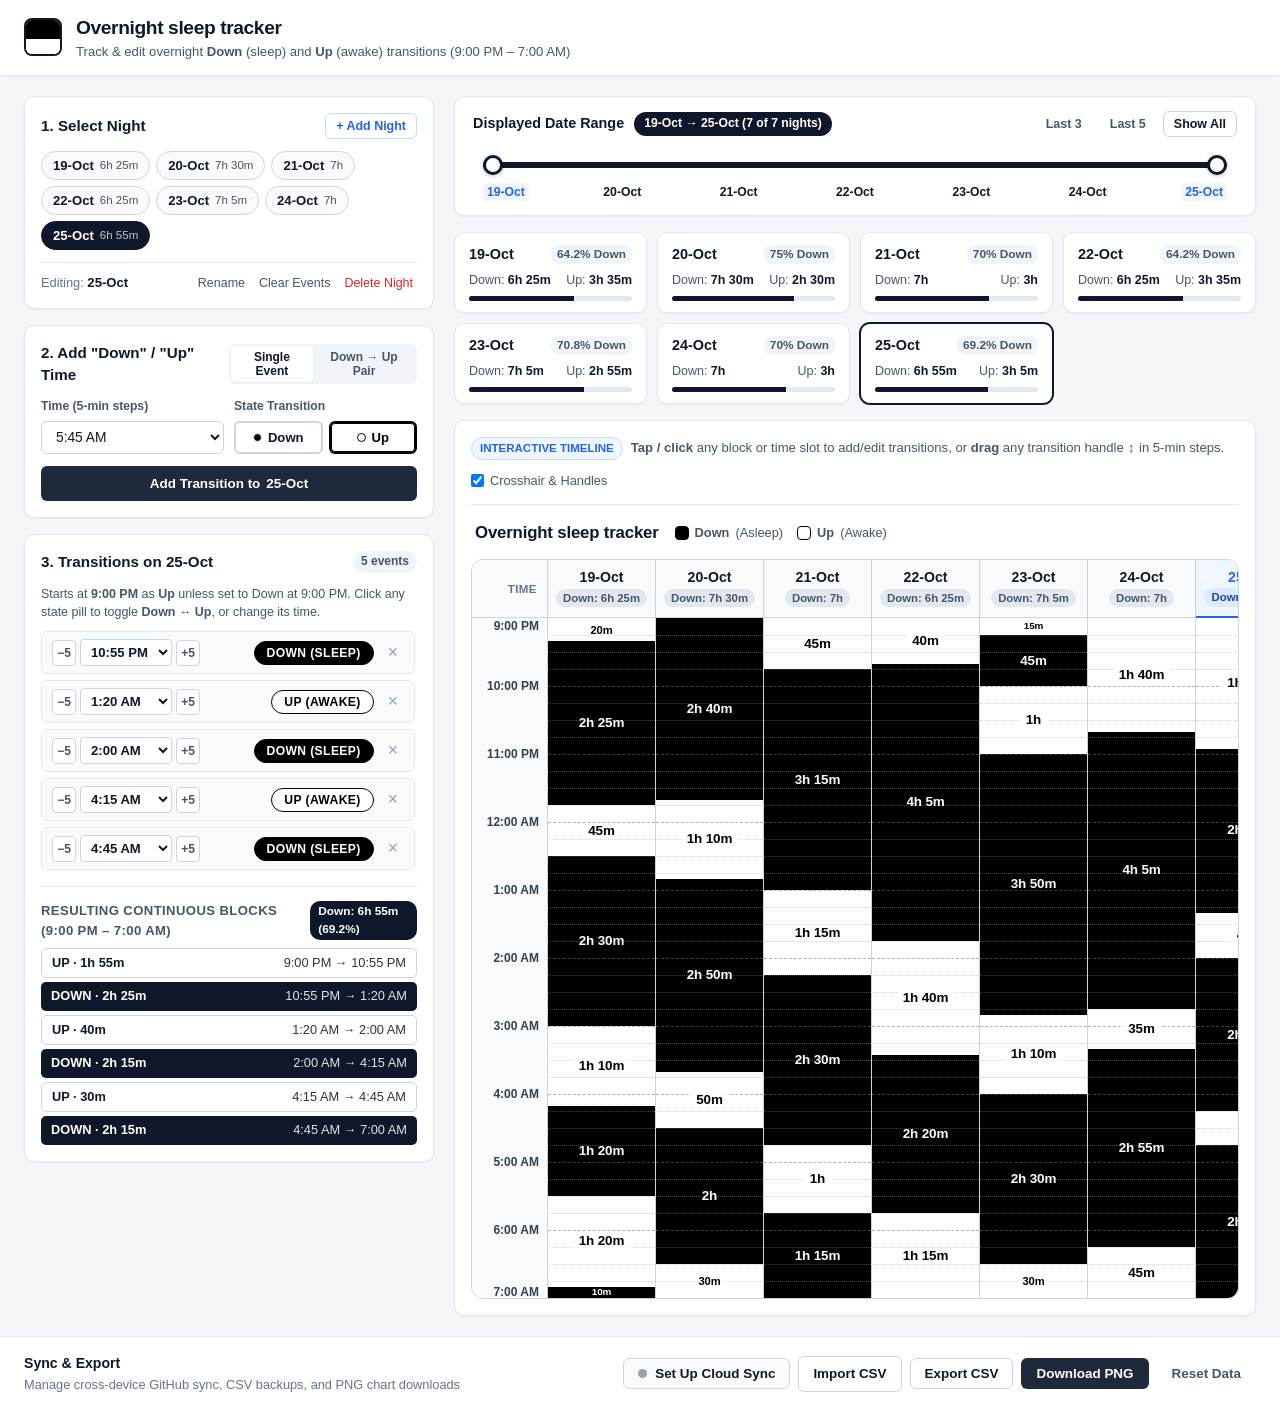
==== commit 503c6ce6: "Remove CSV grid toggle, move sync/export controls to footer, and add mobile hamburger drawer for edi" ====
--- a/index.html
+++ b/index.html
@@ -11,8 +11,8 @@
   <meta http-equiv="Pragma" content="no-cache" />
   <meta http-equiv="Expires" content="0" />
   <title>Overnight sleep tracker</title>
-  <link rel="manifest" href="./manifest.json?v=4" />
-  <link rel="stylesheet" href="./styles.css?v=4" />
+  <link rel="manifest" href="./manifest.json?v=5" />
+  <link rel="stylesheet" href="./styles.css?v=5" />
 </head>
 <body>
   <header class="app-header">
@@ -27,44 +27,25 @@
       </div>
     </div>
 
-    <div class="header-actions">
-      <div class="view-tabs" role="tablist">
-        <button id="tabChartBtn" class="tab-btn active" role="tab" aria-selected="true">
-          Schedule Visualization
-        </button>
-        <button id="tabGridBtn" class="tab-btn" role="tab" aria-selected="false">
-          CSV Time Grid (5-min)
-        </button>
-      </div>
-
-      <div class="action-buttons">
-        <button id="cloudSyncBtn" class="btn btn-sync" type="button" title="Configure or unlock cross-device GitHub sync">
-          <span id="cloudSyncDot" class="sync-dot unconfigured"></span>
-          <span id="cloudSyncLabel">Cloud Sync</span>
-        </button>
-        <button id="syncPullNowBtn" class="btn btn-secondary hidden" type="button" title="Pull latest schedule from GitHub now">
-          ↻ Sync
-        </button>
-        <label class="btn btn-secondary" for="csvFileInput" title="Import a schedule CSV file">
-          Import CSV
-          <input type="file" id="csvFileInput" accept=".csv,text/csv" hidden />
-        </label>
-        <button id="exportCsvBtn" class="btn btn-secondary" title="Download schedule as CSV">
-          Export CSV
-        </button>
-        <button id="downloadPngBtn" class="btn btn-primary" title="Download high-resolution PNG chart">
-          Download PNG
-        </button>
-        <button id="resetDataBtn" class="btn btn-ghost" title="Reset to original 19-Oct to 25-Oct CSV data">
-          Reset Data
-        </button>
-      </div>
-    </div>
+    <button id="mobileMenuBtn" class="btn mobile-menu-btn" type="button" aria-label="Open night and transition controls" aria-expanded="false">
+      <span class="hamburger-icon" aria-hidden="true">☰</span>
+      <span>Edit Nights &amp; Times</span>
+    </button>
   </header>
 
+  <div id="mobileDrawerBackdrop" class="mobile-drawer-backdrop hidden"></div>
+
   <main class="app-layout">
-    <!-- Left Sidebar: Date Management & Up/Down Editor -->
-    <aside class="editor-panel">
+    <!-- Left Sidebar (Desktop) / Slide-out Hamburger Drawer (Mobile) -->
+    <aside id="editorPanel" class="editor-panel">
+      <div class="mobile-drawer-header">
+        <div>
+          <strong>Edit Nights &amp; Transitions</strong>
+          <span class="muted-label" style="display:block;">1. Select Night · 2. Add Time · 3. Transitions</span>
+        </div>
+        <button type="button" id="mobileDrawerCloseBtn" class="popover-close" aria-label="Close menu">&times;</button>
+      </div>
+
       <!-- Section 1: Date / Night Selector -->
       <section class="panel-card">
         <div class="card-header">
@@ -291,30 +272,40 @@
         <!-- Offscreen high-DPI canvas used when clicking "Download PNG" -->
         <canvas id="scheduleCanvas" class="hidden"></canvas>
       </div>
-
-      <!-- View 2: 5-Minute CSV Time Grid Editor -->
-      <div id="gridViewContainer" class="grid-card hidden">
-        <div class="grid-toolbar">
-          <div>
-            <h3>5-Minute Schedule Grid</h3>
-            <p class="muted-label">Click any cell to cycle: <code>Empty → down → up → Empty</code></p>
-          </div>
-          <div class="grid-filters">
-            <label class="checkbox-label">
-              <input type="checkbox" id="filterActiveRowsCheckbox" />
-              Show only rows with events
-            </label>
-          </div>
-        </div>
-        <div class="table-scroll-container">
-          <table id="scheduleGridTable" class="schedule-grid-table">
-            <thead></thead>
-            <tbody></tbody>
-          </table>
-        </div>
-      </div>
     </section>
   </main>
+
+  <!-- Bottom Bar: Cloud Sync, CSV Import/Export, Download PNG, Reset -->
+  <footer class="app-footer">
+    <div class="footer-inner">
+      <div class="footer-label">
+        <strong>Sync &amp; Export</strong>
+        <span class="muted-label">Manage cross-device GitHub sync, CSV backups, and PNG chart downloads</span>
+      </div>
+      <div class="action-buttons">
+        <button id="cloudSyncBtn" class="btn btn-sync" type="button" title="Configure or unlock cross-device GitHub sync">
+          <span id="cloudSyncDot" class="sync-dot unconfigured"></span>
+          <span id="cloudSyncLabel">Cloud Sync</span>
+        </button>
+        <button id="syncPullNowBtn" class="btn btn-secondary hidden" type="button" title="Pull latest schedule from GitHub now">
+          ↻ Sync
+        </button>
+        <label class="btn btn-secondary" for="csvFileInput" title="Import a schedule CSV file">
+          Import CSV
+          <input type="file" id="csvFileInput" accept=".csv,text/csv" hidden />
+        </label>
+        <button id="exportCsvBtn" class="btn btn-secondary" title="Download schedule as CSV">
+          Export CSV
+        </button>
+        <button id="downloadPngBtn" class="btn btn-primary" title="Download high-resolution PNG chart">
+          Download PNG
+        </button>
+        <button id="resetDataBtn" class="btn btn-ghost" title="Reset to original 19-Oct to 25-Oct CSV data">
+          Reset Data
+        </button>
+      </div>
+    </div>
+  </footer>
 
   <!-- Cloud Sync & Shared PIN Modal -->
   <div id="syncModalOverlay" class="modal-overlay hidden" role="dialog" aria-modal="true" aria-labelledby="syncModalTitle">
@@ -466,6 +457,6 @@
 
   <div id="toastContainer" class="toast-container"></div>
 
-  <script src="./app.js?v=4"></script>
+  <script src="./app.js?v=5"></script>
 </body>
 </html>
--- a/styles.css
+++ b/styles.css
@@ -222,6 +222,38 @@
   background: var(--danger-bg);
 }
 
+/* Mobile Hamburger Menu & Drawer Controls (hidden on desktop) */
+.mobile-menu-btn {
+  display: none;
+  background: #0f172a;
+  color: #ffffff;
+  border: 1px solid #0f172a;
+  font-weight: 700;
+  padding: 8px 13px;
+  gap: 8px;
+}
+
+.mobile-menu-btn:hover {
+  background: #1e293b;
+}
+
+.hamburger-icon {
+  font-size: 1.05rem;
+  line-height: 1;
+}
+
+.mobile-drawer-header {
+  display: none;
+}
+
+.mobile-drawer-backdrop {
+  position: fixed;
+  inset: 0;
+  background: rgba(15, 23, 42, 0.5);
+  backdrop-filter: blur(2px);
+  z-index: 140;
+}
+
 /* Main Layout */
 .app-layout {
   display: grid;
@@ -235,18 +267,83 @@
   align-items: start;
 }
 
-@media (max-width: 1120px) {
-  .app-layout {
-    grid-template-columns: 1fr;
-  }
-}
-
 /* Left Sidebar Cards */
 .editor-panel {
   display: flex;
   flex-direction: column;
   gap: 16px;
   min-width: 0;
+}
+
+@media (max-width: 1120px) {
+  .mobile-menu-btn {
+    display: inline-flex;
+  }
+
+  .app-layout {
+    grid-template-columns: 1fr;
+    padding: 14px 16px;
+  }
+
+  .editor-panel {
+    position: fixed;
+    top: 0;
+    left: 0;
+    bottom: 0;
+    width: min(92vw, 420px);
+    background: var(--bg-page);
+    padding: 16px;
+    overflow-y: auto;
+    -webkit-overflow-scrolling: touch;
+    z-index: 150;
+    box-shadow: 0 20px 45px rgba(15, 23, 42, 0.3);
+    transform: translateX(-105%);
+    transition: transform 0.24s cubic-bezier(0.16, 1, 0.3, 1);
+  }
+
+  .editor-panel.mobile-open {
+    transform: translateX(0);
+  }
+
+  .mobile-drawer-header {
+    display: flex;
+    align-items: center;
+    justify-content: space-between;
+    gap: 12px;
+    background: var(--bg-card);
+    border: 1px solid var(--border-color);
+    border-radius: var(--radius-md);
+    padding: 12px 14px;
+    box-shadow: var(--shadow-sm);
+    position: sticky;
+    top: 0;
+    z-index: 5;
+  }
+}
+
+/* Bottom Footer Bar (Sync, Import/Export, Download PNG) */
+.app-footer {
+  background: var(--bg-card);
+  border-top: 1px solid var(--border-color);
+  padding: 16px 24px;
+  margin-top: auto;
+}
+
+.footer-inner {
+  max-width: 1720px;
+  margin: 0 auto;
+  display: flex;
+  align-items: center;
+  justify-content: space-between;
+  flex-wrap: wrap;
+  gap: 14px;
+}
+
+.footer-label {
+  display: flex;
+  flex-direction: column;
+  gap: 2px;
+  font-size: 0.88rem;
 }
 
 .panel-card {
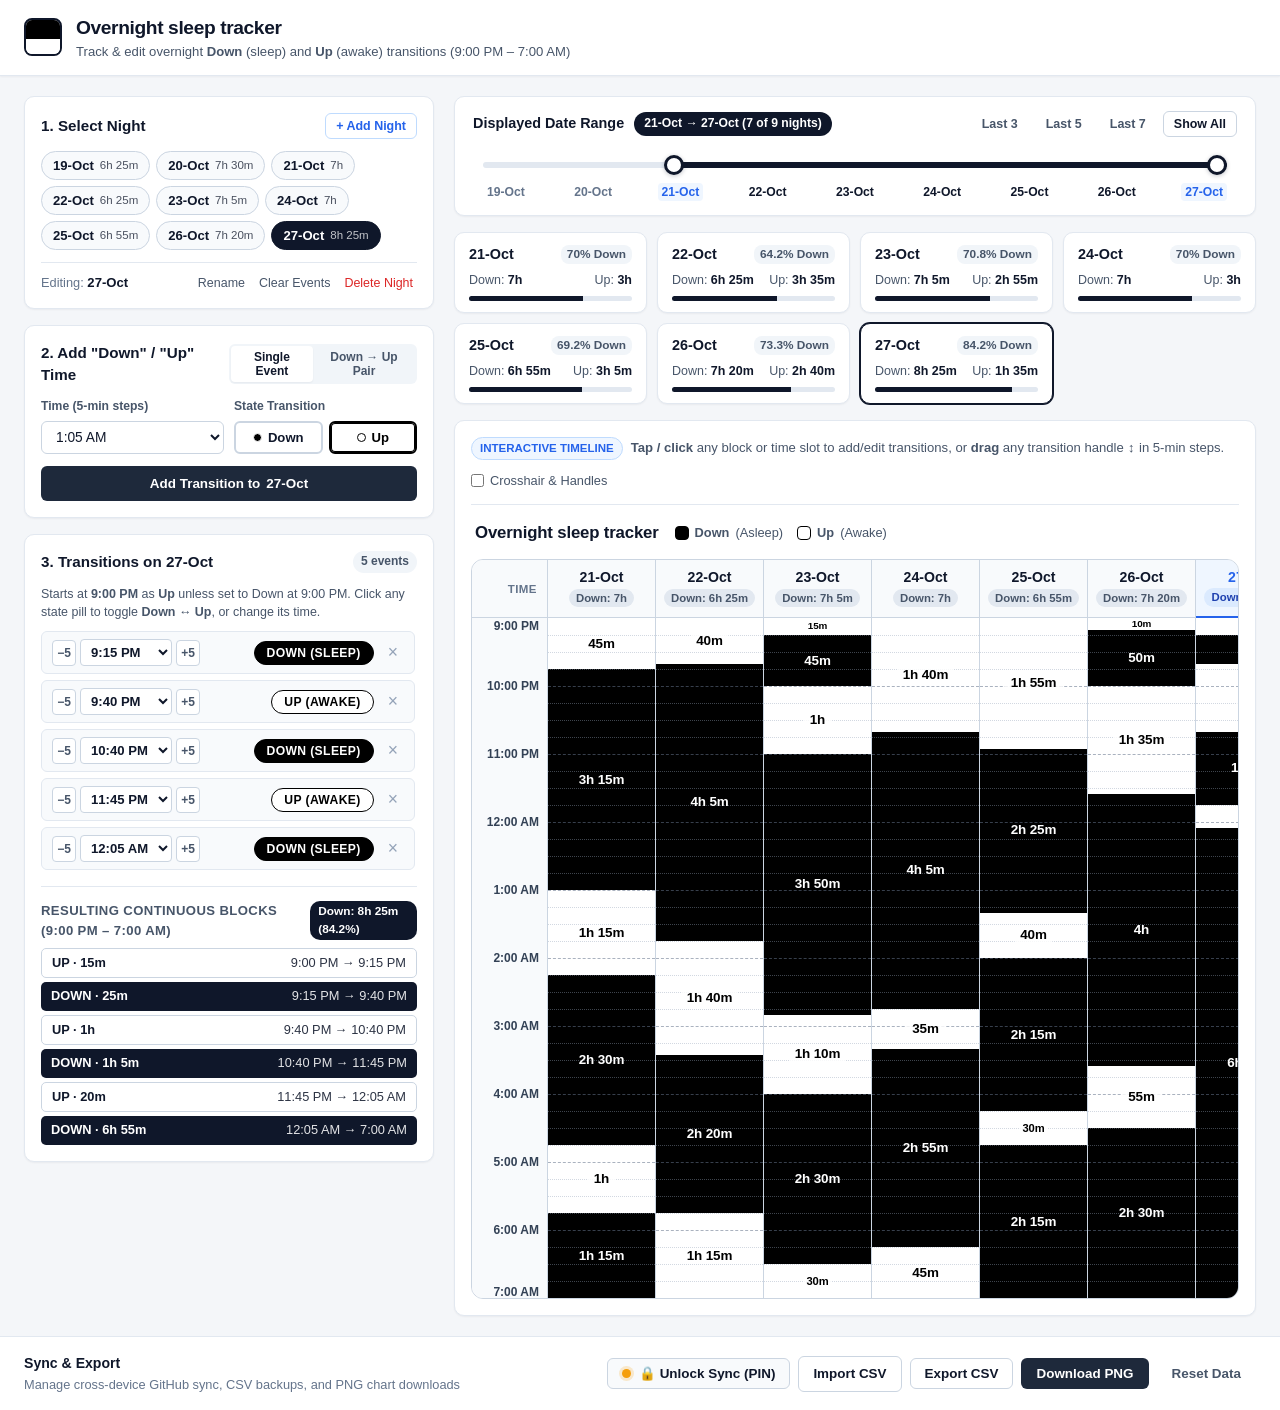
==== commit efb9b584: "Restore schedule.csv to 0f333c3b, prevent sync overwrites, default Crosshair & Handles off, and defa" ====
--- a/index.html
+++ b/index.html
@@ -11,8 +11,8 @@
   <meta http-equiv="Pragma" content="no-cache" />
   <meta http-equiv="Expires" content="0" />
   <title>Overnight sleep tracker</title>
-  <link rel="manifest" href="./manifest.json?v=5" />
-  <link rel="stylesheet" href="./styles.css?v=5" />
+  <link rel="manifest" href="./manifest.json?v=7" />
+  <link rel="stylesheet" href="./styles.css?v=7" />
 </head>
 <body>
   <header class="app-header">
@@ -167,6 +167,7 @@
           <div class="date-filter-presets">
             <button type="button" id="presetLast3Btn" class="btn btn-sm btn-ghost">Last 3</button>
             <button type="button" id="presetLast5Btn" class="btn btn-sm btn-ghost">Last 5</button>
+            <button type="button" id="presetLast7Btn" class="btn btn-sm btn-ghost">Last 7</button>
             <button type="button" id="presetAllDatesBtn" class="btn btn-sm btn-secondary">Show All</button>
           </div>
         </div>
@@ -212,7 +213,7 @@
           </div>
           <div class="viz-controls">
             <label class="checkbox-label">
-              <input type="checkbox" id="showHoverGuideCheckbox" checked />
+              <input type="checkbox" id="showHoverGuideCheckbox" />
               Crosshair &amp; Handles
             </label>
           </div>
@@ -457,6 +458,6 @@
 
   <div id="toastContainer" class="toast-container"></div>
 
-  <script src="./app.js?v=5"></script>
+  <script src="./app.js?v=7"></script>
 </body>
 </html>
